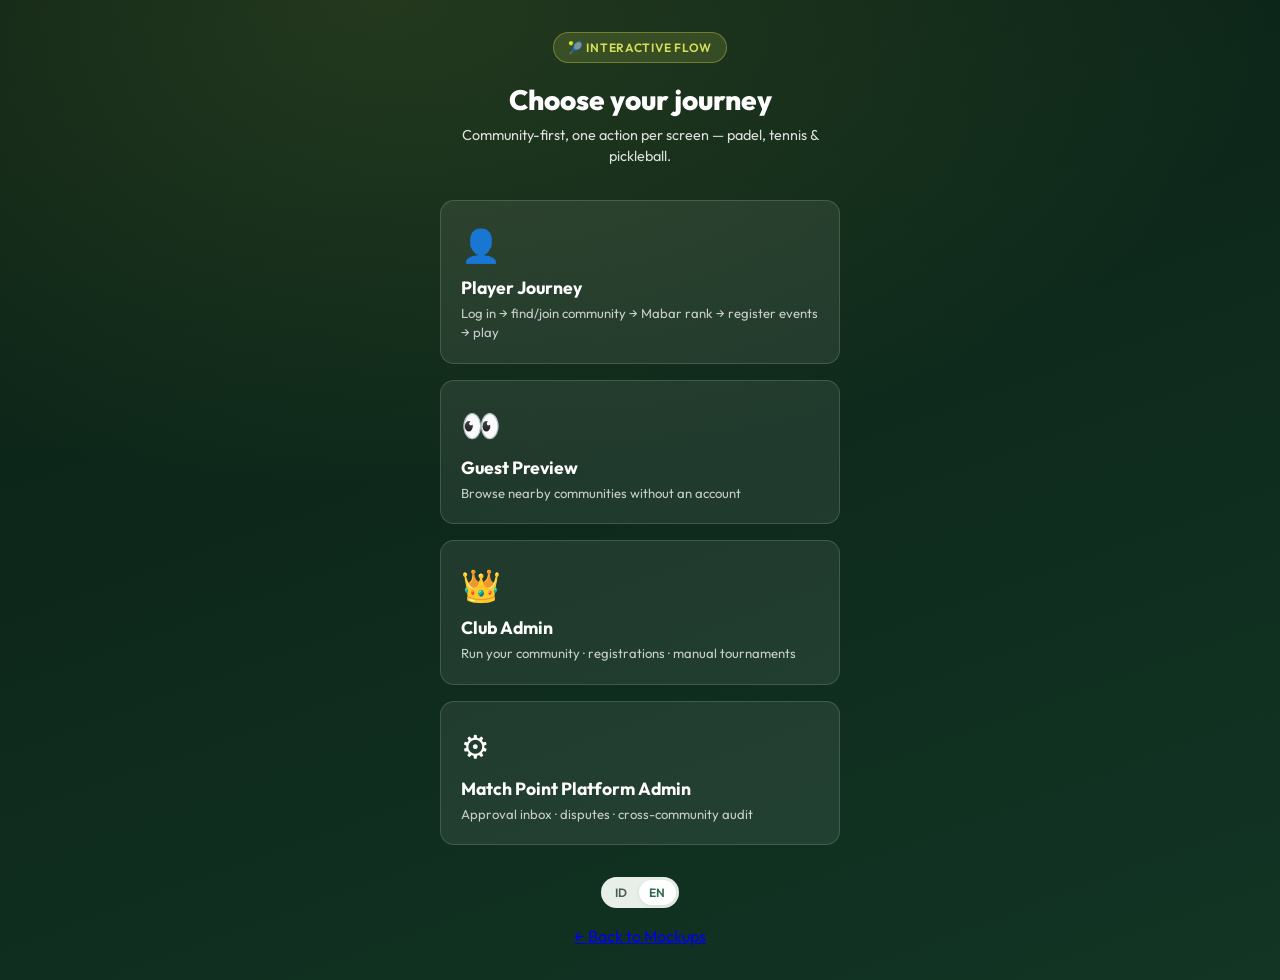
==== docs/mockups/flow/index.html @ 7f46a009 "first commit" ====
<!doctype html>
<html lang="id">
  <head>
    <meta charset="UTF-8" />
    <meta name="viewport" content="width=device-width, initial-scale=1.0" />
    <title>Match Point — Interactive Flow</title>
    <link rel="stylesheet" href="../styles.css" />
  </head>
  <body class="flow-picker-page">
    <div class="flow-picker">
      <div class="hub-badge">🎾 Interactive Flow</div>
      <h1 data-i18n="flow.pickRole">Pilih perjalanan</h1>
      <p
        style="
          opacity: 0.85;
          text-align: center;
          max-width: 420px;
          font-size: 0.9rem;
        "
        data-i18n="flow.pickRoleSub"
      >
        Komunitas dulu, satu aksi per layar — padel, tennis &amp; pickleball.
      </p>

      <div class="flow-picker-cards">
        <a href="user.html" class="flow-picker-card">
          <div class="flow-picker-card-icon">👤</div>
          <h2 data-i18n="flow.userTitle">Perjalanan Pemain</h2>
          <p data-i18n="flow.userDesc">
            Daftar → buat/gabung klub → main → rank → acara
          </p>
        </a>
        <a href="user.html?guest=1" class="flow-picker-card">
          <div class="flow-picker-card-icon">👀</div>
          <h2 data-i18n="flow.guestPreview">Pratinjau Tamu</h2>
          <p data-i18n="flow.guestPreviewDesc">Leaderboard tanpa akun</p>
        </a>
        <a href="club.html" class="flow-picker-card">
          <div class="flow-picker-card-icon">👑</div>
          <h2 data-i18n="flow.clubAdminTitle">Admin Klub</h2>
          <p data-i18n="flow.clubAdminDesc">
            Buat komunitas · turnamen · Americano/Mexicano
          </p>
        </a>
        <a href="platform.html" class="flow-picker-card">
          <div class="flow-picker-card-icon">⚙️</div>
          <h2 data-i18n="flow.platformTitle">Admin Match Point</h2>
          <p data-i18n="flow.platformDesc">
            Superadmin platform · dispute · audit lintas klub
          </p>
        </a>
      </div>

      <div class="lang-toggle" style="margin-bottom: 1rem">
        <button class="lang-btn" data-lang="id">ID</button>
        <button class="lang-btn active" data-lang="en">EN</button>
      </div>

      <a href="../index.html" class="hub-link" data-i18n="flow.backMockups"
        >← Kembali ke Mockups</a
      >
    </div>
    <script src="../i18n.js"></script>
    <script src="../device.js"></script>
    <script>
      document.querySelectorAll(".lang-btn").forEach((btn) => {
        btn.addEventListener("click", () => {
          MP_I18N.setLang(btn.dataset.lang);
          MP_I18N.apply(btn.dataset.lang);
          document
            .querySelectorAll(".lang-btn")
            .forEach((b) =>
              b.classList.toggle("active", b.dataset.lang === btn.dataset.lang),
            );
        });
      });
      MP_I18N.apply(MP_I18N.getLang());
    </script>
  </body>
</html>
---- docs/mockups/styles.css ----
/* Match Point — HTML Mockup Design System */
@import url("https://fonts.googleapis.com/css2?family=Outfit:wght@400;500;600;700;800&family=JetBrains+Mono:wght@400;500&display=swap");

:root {
  --court-deep: #0a1f14;
  --court-mid: #123524;
  --court-light: #1e4d32;
  --clay: #c45c26;
  --ball: #d4e157;
  --ball-glow: #e8f060;
  --surface: #f4f7f2;
  --surface-2: #e8efe9;
  --card: #ffffff;
  --ink: #0f1a12;
  --ink-muted: #4a5c50;
  --ink-faint: #6b7d71;
  --accent: #2d6a4f;
  --accent-bright: #40916c;
  --danger: #c1121f;
  --warning: #e09f3e;
  --info: #277da1;
  --success: #2d6a4f;
  --official: #5c4d7d;
  --global: #5c4d7d;
  --mabar: #1b4332;
  /* Sport identity — tennis green, padel blue, pickleball red */
  --sport-tennis: #2d6a4f;
  --sport-padel: #277da1;
  --sport-pickleball: #c1443c;
  --radius: 14px;
  --radius-sm: 8px;
  --shadow: 0 8px 32px rgba(10, 31, 20, 0.12);
  --shadow-lg: 0 20px 60px rgba(10, 31, 20, 0.18);
  --font: "Outfit", system-ui, sans-serif;
  --mono: "JetBrains Mono", monospace;
  --nav-w: 280px;
  --header-h: 64px;
}

*,
*::before,
*::after {
  box-sizing: border-box;
  margin: 0;
  padding: 0;
}

html {
  scroll-behavior: smooth;
}

body {
  font-family: var(--font);
  background: var(--surface);
  color: var(--ink);
  line-height: 1.5;
  min-height: 100vh;
}

/* ── Hub (index) ── */
.hub {
  min-height: 100vh;
  background:
    radial-gradient(
      ellipse 80% 60% at 20% 0%,
      rgba(212, 225, 87, 0.15),
      transparent
    ),
    radial-gradient(
      ellipse 60% 50% at 90% 100%,
      rgba(45, 106, 79, 0.2),
      transparent
    ),
    linear-gradient(
      160deg,
      var(--court-deep) 0%,
      var(--court-mid) 45%,
      var(--court-light) 100%
    );
  color: #fff;
  padding: 3rem 2rem;
}

.hub-inner {
  max-width: 1100px;
  margin: 0 auto;
}

.hub-badge {
  display: inline-flex;
  align-items: center;
  gap: 0.5rem;
  background: rgba(212, 225, 87, 0.15);
  border: 1px solid rgba(212, 225, 87, 0.35);
  padding: 0.35rem 0.85rem;
  border-radius: 999px;
  font-size: 0.75rem;
  font-weight: 600;
  letter-spacing: 0.06em;
  text-transform: uppercase;
  color: var(--ball);
  margin-bottom: 1.25rem;
}

.hub h1 {
  font-size: clamp(2.2rem, 5vw, 3.5rem);
  font-weight: 800;
  line-height: 1.1;
  margin-bottom: 0.75rem;
}

.hub h1 span {
  color: var(--ball);
}

.hub-desc {
  font-size: 1.1rem;
  opacity: 0.85;
  max-width: 620px;
  margin-bottom: 2.5rem;
}

.hub-grid {
  display: grid;
  grid-template-columns: repeat(auto-fill, minmax(240px, 1fr));
  gap: 1rem;
  margin-bottom: 2.5rem;
}

.hub-card {
  background: rgba(255, 255, 255, 0.07);
  backdrop-filter: blur(12px);
  border: 1px solid rgba(255, 255, 255, 0.12);
  border-radius: var(--radius);
  padding: 1.25rem;
  text-decoration: none;
  color: inherit;
  transition:
    transform 0.2s,
    background 0.2s,
    border-color 0.2s;
}

.hub-card:hover {
  transform: translateY(-3px);
  background: rgba(255, 255, 255, 0.12);
  border-color: rgba(212, 225, 87, 0.4);
}

.hub-card-icon {
  font-size: 1.75rem;
  margin-bottom: 0.5rem;
}

.hub-card h3 {
  font-size: 1rem;
  font-weight: 700;
  margin-bottom: 0.35rem;
}

.hub-card p {
  font-size: 0.82rem;
  opacity: 0.7;
  line-height: 1.4;
}

.hub-cta {
  display: inline-flex;
  align-items: center;
  gap: 0.6rem;
  background: var(--ball);
  color: var(--court-deep);
  font-weight: 700;
  padding: 0.85rem 1.5rem;
  border-radius: 999px;
  text-decoration: none;
  font-size: 1rem;
  transition:
    transform 0.15s,
    box-shadow 0.15s;
  box-shadow: 0 4px 24px rgba(212, 225, 87, 0.35);
}

.hub-cta:hover {
  transform: scale(1.03);
  box-shadow: 0 8px 32px rgba(212, 225, 87, 0.45);
}

.hub-meta {
  margin-top: 3rem;
  padding-top: 2rem;
  border-top: 1px solid rgba(255, 255, 255, 0.1);
  display: flex;
  flex-wrap: wrap;
  gap: 1.5rem;
  font-size: 0.8rem;
  opacity: 0.6;
}

/* ── Prototype Shell ── */
.proto-shell {
  display: grid;
  grid-template-columns: var(--nav-w) 1fr;
  min-height: 100vh;
}

.proto-nav {
  background: var(--court-deep);
  color: #fff;
  padding: 1.25rem 0;
  position: sticky;
  top: 0;
  height: 100vh;
  overflow-y: auto;
  border-right: 1px solid rgba(255, 255, 255, 0.06);
}

.proto-nav-brand {
  padding: 0 1.25rem 1.25rem;
  border-bottom: 1px solid rgba(255, 255, 255, 0.08);
  margin-bottom: 0.75rem;
}

.proto-nav-brand a {
  color: #fff;
  text-decoration: none;
  font-weight: 800;
  font-size: 1.15rem;
  display: flex;
  align-items: center;
  gap: 0.5rem;
}

.proto-nav-brand small {
  display: block;
  font-size: 0.7rem;
  font-weight: 500;
  opacity: 0.5;
  margin-top: 0.15rem;
}

.nav-group {
  padding: 0.5rem 0.75rem;
}

.nav-group-label {
  font-size: 0.65rem;
  font-weight: 700;
  letter-spacing: 0.1em;
  text-transform: uppercase;
  opacity: 0.4;
  padding: 0.5rem 0.5rem 0.35rem;
}

.nav-link {
  display: flex;
  align-items: center;
  gap: 0.6rem;
  padding: 0.55rem 0.75rem;
  border-radius: var(--radius-sm);
  color: rgba(255, 255, 255, 0.75);
  text-decoration: none;
  font-size: 0.85rem;
  font-weight: 500;
  cursor: pointer;
  border: none;
  background: none;
  width: 100%;
  text-align: left;
  font-family: inherit;
  transition:
    background 0.15s,
    color 0.15s;
}

.nav-link:hover {
  background: rgba(255, 255, 255, 0.08);
  color: #fff;
}

.nav-link.active {
  background: rgba(212, 225, 87, 0.15);
  color: var(--ball);
  font-weight: 600;
}

.nav-link .dot {
  width: 6px;
  height: 6px;
  border-radius: 50%;
  background: currentColor;
  opacity: 0.5;
  flex-shrink: 0;
}

.nav-link.active .dot {
  opacity: 1;
  background: var(--ball);
}

.proto-main {
  background: var(--surface);
  min-height: 100vh;
  display: flex;
  flex-direction: column;
}

.proto-toolbar {
  height: var(--header-h);
  background: var(--card);
  border-bottom: 1px solid var(--surface-2);
  display: flex;
  align-items: center;
  justify-content: space-between;
  padding: 0 1.5rem;
  position: sticky;
  top: 0;
  z-index: 50;
}

.proto-toolbar h2 {
  font-size: 1rem;
  font-weight: 700;
}

.proto-toolbar-meta {
  display: flex;
  align-items: center;
  gap: 0.75rem;
  font-size: 0.8rem;
  color: var(--ink-muted);
}

.lang-toggle {
  display: flex;
  background: var(--surface-2);
  border-radius: 999px;
  padding: 3px;
  gap: 2px;
}

.lang-btn {
  border: none;
  background: none;
  padding: 0.3rem 0.65rem;
  border-radius: 999px;
  font-size: 0.75rem;
  font-weight: 600;
  cursor: pointer;
  font-family: inherit;
  color: var(--ink-muted);
  transition: all 0.15s;
}

.lang-btn.active {
  background: var(--card);
  color: var(--accent);
  box-shadow: 0 1px 4px rgba(0, 0, 0, 0.08);
}

.device-toggle {
  display: flex;
  gap: 0.35rem;
}

.device-btn {
  border: 1px solid var(--surface-2);
  background: var(--card);
  width: 32px;
  height: 32px;
  border-radius: var(--radius-sm);
  cursor: pointer;
  font-size: 0.9rem;
  display: flex;
  align-items: center;
  justify-content: center;
  transition: all 0.15s;
}

.device-btn.active {
  border-color: var(--accent);
  background: rgba(45, 106, 79, 0.08);
  color: var(--accent);
}

.device-toggle-labeled .device-btn {
  width: auto;
  min-width: 32px;
  padding: 0 0.6rem;
  font-size: 0.7rem;
  font-weight: 600;
  font-family: inherit;
  gap: 0.2rem;
}

.device-toggle-labeled .device-btn .device-label {
  display: none;
}

@media (min-width: 720px) {
  .device-toggle-labeled .device-btn .device-label {
    display: inline;
  }
}

.device-mode-badge {
  font-size: 0.68rem;
  font-weight: 600;
  color: var(--ink-muted);
  background: var(--surface-2);
  padding: 0.25rem 0.55rem;
  border-radius: 999px;
  text-transform: capitalize;
}

.proto-viewport {
  flex: 1;
  padding: 1.5rem;
  display: flex;
  justify-content: center;
  align-items: flex-start;
  background:
    repeating-linear-gradient(
      0deg,
      transparent,
      transparent 39px,
      rgba(45, 106, 79, 0.04) 39px,
      rgba(45, 106, 79, 0.04) 40px
    ),
    repeating-linear-gradient(
      90deg,
      transparent,
      transparent 39px,
      rgba(45, 106, 79, 0.04) 39px,
      rgba(45, 106, 79, 0.04) 40px
    );
}

.proto-frame {
  width: 100%;
  max-width: 100%;
  transition:
    max-width 0.35s ease,
    transform 0.35s ease;
}

/* Legacy class names — kept for compatibility */
.proto-frame.tablet {
  max-width: 100%;
}
.proto-frame.desktop {
  max-width: 100%;
}

.device-stage {
  width: 100%;
  transition:
    max-width 0.35s ease,
    padding 0.35s ease,
    border-radius 0.35s ease;
}

/* ── Screen panels ── */
.screen {
  display: none;
  animation: fadeIn 0.25s ease;
}

.screen.active {
  display: block;
}

@keyframes fadeIn {
  from {
    opacity: 0;
    transform: translateY(8px);
  }
  to {
    opacity: 1;
    transform: translateY(0);
  }
}

/* ── App chrome (inside screens) ── */
.app {
  background: var(--card);
  border-radius: calc(var(--radius) + 4px);
  box-shadow: var(--shadow-lg);
  overflow: hidden;
  border: 1px solid rgba(0, 0, 0, 0.06);
}

.app-header {
  background: linear-gradient(135deg, var(--court-deep), var(--court-mid));
  color: #fff;
  padding: 1rem 1.25rem;
  display: flex;
  align-items: center;
  justify-content: space-between;
}

.app-logo {
  font-weight: 800;
  font-size: 1.1rem;
  display: flex;
  align-items: center;
  gap: 0.4rem;
}

.app-logo-dot {
  width: 10px;
  height: 10px;
  background: var(--ball);
  border-radius: 50%;
  box-shadow: 0 0 8px var(--ball-glow);
}

.app-header-actions {
  display: flex;
  gap: 0.5rem;
  align-items: center;
}

.icon-btn {
  width: 36px;
  height: 36px;
  border-radius: 50%;
  border: 1px solid rgba(255, 255, 255, 0.2);
  background: rgba(255, 255, 255, 0.08);
  color: #fff;
  cursor: pointer;
  display: flex;
  align-items: center;
  justify-content: center;
  font-size: 0.9rem;
}

.app-body {
  padding: 1.25rem;
}

.app-body-flush {
  padding: 0;
}

.bottom-nav {
  display: flex;
  border-top: 1px solid var(--surface-2);
  background: var(--card);
}

.bottom-nav-item {
  flex: 1;
  display: flex;
  flex-direction: column;
  align-items: center;
  gap: 0.2rem;
  padding: 0.65rem 0.25rem;
  font-size: 0.65rem;
  font-weight: 600;
  color: var(--ink-faint);
  text-decoration: none;
  border: none;
  background: none;
  cursor: pointer;
  font-family: inherit;
}

.bottom-nav-item.active {
  color: var(--accent);
}
.bottom-nav-item span:first-child {
  font-size: 1.2rem;
}

/* ── Typography ── */
h1,
h2,
h3,
h4 {
  line-height: 1.2;
}

.section-title {
  font-size: 1.25rem;
  font-weight: 800;
  margin-bottom: 0.75rem;
}

.section-sub {
  font-size: 0.85rem;
  color: var(--ink-muted);
  margin-bottom: 1rem;
}

/* ── Components ── */
.btn {
  display: inline-flex;
  align-items: center;
  justify-content: center;
  gap: 0.5rem;
  padding: 0.75rem 1.25rem;
  border-radius: var(--radius-sm);
  font-family: inherit;
  font-size: 0.9rem;
  font-weight: 600;
  cursor: pointer;
  border: none;
  transition: all 0.15s;
  text-decoration: none;
}

.btn-primary {
  background: var(--accent);
  color: #fff;
}

.btn-primary:hover {
  background: var(--accent-bright);
}

.btn-secondary {
  background: var(--surface-2);
  color: var(--ink);
}

.btn-ball {
  background: var(--ball);
  color: var(--court-deep);
}

.btn-outline {
  background: transparent;
  border: 1.5px solid var(--accent);
  color: var(--accent);
}

.btn-danger {
  background: var(--danger);
  color: #fff;
}

.btn-sm {
  padding: 0.45rem 0.85rem;
  font-size: 0.8rem;
}

.btn-block {
  width: 100%;
}

.btn-group {
  display: flex;
  gap: 0.5rem;
  flex-wrap: wrap;
}

.badge {
  display: inline-flex;
  align-items: center;
  gap: 0.25rem;
  padding: 0.35rem 0.65rem;
  border-radius: 999px;
  font-size: 0.7rem;
  font-weight: 700;
  letter-spacing: 0.02em;
  line-height: 1.2;
}

.badge-success {
  background: rgba(45, 106, 79, 0.16);
  color: #1b4332;
  border: 1px solid rgba(45, 106, 79, 0.25);
}
.badge-warning {
  background: rgba(224, 159, 62, 0.15);
  color: #a66d00;
}
.badge-danger {
  background: rgba(193, 18, 31, 0.12);
  color: var(--danger);
}
.badge-info {
  background: rgba(39, 125, 161, 0.12);
  color: var(--info);
}
.badge-muted {
  background: var(--surface-2);
  color: var(--ink-muted);
}
.badge-mabar {
  background: rgba(27, 67, 50, 0.14);
  color: #143326;
  border: 1px solid rgba(27, 67, 50, 0.22);
}
.badge-official,
.badge-global {
  background: rgba(92, 77, 125, 0.14);
  color: #3d2f5c;
  border: 1px solid rgba(92, 77, 125, 0.22);
}
.badge-pending {
  background: rgba(224, 159, 62, 0.15);
  color: #8a5a00;
}

.card {
  background: var(--card);
  border: 1px solid var(--surface-2);
  border-radius: var(--radius);
  padding: 1rem;
}

.card-highlight {
  border-color: rgba(45, 106, 79, 0.25);
  background: linear-gradient(
    135deg,
    rgba(45, 106, 79, 0.04),
    rgba(212, 225, 87, 0.06)
  );
}

.form-group {
  margin-bottom: 1rem;
}

.form-label {
  display: block;
  font-size: 0.8rem;
  font-weight: 600;
  margin-bottom: 0.35rem;
  color: var(--ink);
}

.form-input,
.form-select,
.form-textarea {
  width: 100%;
  padding: 0.7rem 0.85rem;
  border: 1.5px solid var(--surface-2);
  border-radius: var(--radius-sm);
  font-family: inherit;
  font-size: 0.9rem;
  background: var(--card);
  transition: border-color 0.15s;
}

.form-input:focus,
.form-select:focus,
.form-textarea:focus {
  outline: none;
  border-color: var(--accent);
}

.form-hint {
  font-size: 0.75rem;
  color: var(--ink-muted);
  margin-top: 0.3rem;
}

.form-error {
  font-size: 0.75rem;
  color: var(--danger);
  margin-top: 0.3rem;
  display: flex;
  align-items: center;
  gap: 0.3rem;
}

.avatar {
  width: 64px;
  height: 64px;
  border-radius: 50%;
  background: linear-gradient(135deg, var(--court-light), var(--accent));
  display: flex;
  align-items: center;
  justify-content: center;
  color: #fff;
  font-weight: 800;
  font-size: 1.25rem;
  flex-shrink: 0;
  border: 3px solid var(--ball);
}

.avatar-lg {
  width: 88px;
  height: 88px;
  font-size: 1.75rem;
}
.avatar-sm {
  width: 40px;
  height: 40px;
  font-size: 0.85rem;
  border-width: 2px;
}
.avatar-md {
  width: 52px;
  height: 52px;
  font-size: 1rem;
}

.rank-dual {
  display: grid;
  grid-template-columns: 1fr 1fr;
  gap: 0.75rem;
  margin: 1rem 0;
}

.rank-track {
  border-radius: var(--radius);
  padding: 1rem;
  text-align: center;
  position: relative;
  overflow: hidden;
}

.rank-track::before {
  content: "";
  position: absolute;
  top: 0;
  left: 0;
  right: 0;
  height: 3px;
}

.rank-track.mabar {
  background: linear-gradient(180deg, rgba(27, 67, 50, 0.08), transparent);
  border: 1px solid rgba(27, 67, 50, 0.15);
}

.rank-track.mabar::before {
  background: var(--mabar);
}

.rank-track.official,
.rank-track.global {
  background: linear-gradient(180deg, rgba(92, 77, 125, 0.08), transparent);
  border: 1px solid rgba(92, 77, 125, 0.15);
}

.rank-track.official::before,
.rank-track.global::before {
  background: var(--official);
}

.rank-track-label {
  font-size: 0.65rem;
  font-weight: 700;
  letter-spacing: 0.08em;
  text-transform: uppercase;
  margin-bottom: 0.35rem;
  line-height: 1;
}

.rank-track.mabar .rank-track-label {
  color: var(--mabar);
}

.rank-track.official .rank-track-label,
.rank-track.global .rank-track-label {
  color: var(--official);
}

.rank-track-value {
  font-size: 1.75rem;
  font-weight: 800;
  line-height: 1;
}

.rank-track-sub {
  font-size: 0.72rem;
  color: var(--ink-muted);
  margin-top: 0.25rem;
}

.leaderboard-list {
  list-style: none;
}

.lb-row {
  display: flex;
  align-items: center;
  gap: 0.75rem;
  padding: 0.75rem;
  border-radius: var(--radius-sm);
  transition: background 0.15s;
}

.lb-row:hover {
  background: var(--surface);
}

.lb-row.highlight {
  background: linear-gradient(90deg, rgba(212, 225, 87, 0.15), transparent);
  border: 1px solid rgba(212, 225, 87, 0.3);
}

.lb-rank {
  width: 28px;
  text-align: center;
  font-weight: 800;
  font-size: 0.9rem;
  color: var(--ink-muted);
}

.lb-rank.gold {
  color: #c9a227;
}
.lb-rank.silver {
  color: #8a8a8a;
}
.lb-rank.bronze {
  color: #b87333;
}

.lb-info {
  flex: 1;
  min-width: 0;
}
.lb-name {
  font-weight: 700;
  font-size: 0.9rem;
}
.lb-meta {
  font-size: 0.72rem;
  color: var(--ink-muted);
}
.lb-points {
  font-weight: 800;
  font-size: 1rem;
  color: var(--accent);
}

.tabs {
  display: flex;
  gap: 0.25rem;
  background: var(--surface-2);
  padding: 4px;
  border-radius: var(--radius-sm);
  margin-bottom: 1rem;
}

.tab {
  flex: 1;
  padding: 0.5rem;
  border: none;
  background: none;
  border-radius: 6px;
  font-family: inherit;
  font-size: 0.8rem;
  font-weight: 600;
  cursor: pointer;
  color: var(--ink-muted);
  transition: all 0.15s;
}

.tab.active {
  background: var(--card);
  color: var(--accent);
  box-shadow: 0 1px 4px rgba(0, 0, 0, 0.06);
}

.match-card {
  border: 1px solid var(--surface-2);
  border-radius: var(--radius);
  padding: 0.85rem;
  margin-bottom: 0.65rem;
  display: flex;
  align-items: flex-start;
  gap: 0.75rem;
}

.match-card-status {
  flex-shrink: 0;
}

.match-players {
  font-weight: 600;
  font-size: 0.85rem;
}
.match-score {
  font-family: var(--mono);
  font-size: 0.8rem;
  color: var(--ink-muted);
}
.match-meta {
  font-size: 0.72rem;
  color: var(--ink-muted);
  margin-top: 0.25rem;
}

.skill-grid {
  display: grid;
  grid-template-columns: repeat(2, 1fr);
  gap: 0.5rem;
}

.skill-chip {
  display: flex;
  align-items: center;
  justify-content: space-between;
  padding: 0.6rem 0.75rem;
  border: 1px solid var(--surface-2);
  border-radius: var(--radius-sm);
  font-size: 0.8rem;
}

.skill-chip-name {
  font-weight: 600;
}
.skill-chip-score {
  font-weight: 800;
  color: var(--accent);
}
.skill-chip.empty {
  opacity: 0.55;
  font-style: italic;
}

.endorse-btn {
  border: 1.5px dashed var(--accent);
  background: rgba(45, 106, 79, 0.04);
  color: var(--accent);
  border-radius: var(--radius-sm);
  padding: 0.5rem;
  font-size: 0.75rem;
  font-weight: 600;
  cursor: pointer;
  width: 100%;
  font-family: inherit;
}

.bracket {
  display: flex;
  flex-direction: column;
  gap: 0.5rem;
}

.bracket-round {
  font-size: 0.7rem;
  font-weight: 700;
  text-transform: uppercase;
  letter-spacing: 0.06em;
  color: var(--ink-muted);
  margin-bottom: 0.25rem;
}

.bracket-match {
  display: flex;
  align-items: center;
  gap: 0.5rem;
  padding: 0.5rem 0.75rem;
  background: var(--surface);
  border-radius: var(--radius-sm);
  font-size: 0.8rem;
}

.bracket-match .winner {
  font-weight: 800;
  color: var(--accent);
}

.share-card-preview {
  width: 100%;
  aspect-ratio: 1;
  border-radius: var(--radius);
  background: linear-gradient(
    145deg,
    var(--court-deep) 0%,
    var(--court-mid) 50%,
    var(--court-light) 100%
  );
  color: #fff;
  padding: 1.5rem;
  display: flex;
  flex-direction: column;
  align-items: center;
  justify-content: center;
  text-align: center;
  position: relative;
  overflow: hidden;
}

.share-card-preview::after {
  content: "";
  position: absolute;
  bottom: -30%;
  right: -20%;
  width: 60%;
  height: 60%;
  background: radial-gradient(circle, rgba(212, 225, 87, 0.2), transparent 70%);
}

.share-card-avatar {
  width: 80px;
  height: 80px;
  border-radius: 50%;
  background: var(--ball);
  color: var(--court-deep);
  display: flex;
  align-items: center;
  justify-content: center;
  font-weight: 800;
  font-size: 1.5rem;
  border: 3px solid rgba(255, 255, 255, 0.3);
  margin-bottom: 0.75rem;
  position: relative;
  z-index: 1;
}

.share-card-name {
  font-size: 1.25rem;
  font-weight: 800;
  position: relative;
  z-index: 1;
}

.share-card-ranks {
  display: flex;
  gap: 1.5rem;
  margin: 0.75rem 0;
  position: relative;
  z-index: 1;
}

.share-card-rank-item {
  text-align: center;
}
.share-card-rank-val {
  font-size: 1.5rem;
  font-weight: 800;
  color: var(--ball);
}
.share-card-rank-lbl {
  font-size: 0.65rem;
  opacity: 0.7;
  text-transform: uppercase;
}

.share-skills {
  display: flex;
  gap: 0.4rem;
  flex-wrap: wrap;
  justify-content: center;
  position: relative;
  z-index: 1;
}

.share-skill-badge {
  background: rgba(255, 255, 255, 0.12);
  padding: 0.25rem 0.6rem;
  border-radius: 999px;
  font-size: 0.65rem;
  font-weight: 600;
}

.admin-theme .app-header {
  background: linear-gradient(135deg, #1a1a2e, #16213e);
}

.stat-grid {
  display: grid;
  grid-template-columns: repeat(2, 1fr);
  gap: 0.65rem;
}

.stat-box {
  background: var(--surface);
  border-radius: var(--radius-sm);
  padding: 0.85rem;
  text-align: center;
}

.stat-val {
  font-size: 1.5rem;
  font-weight: 800;
  color: var(--accent);
}
.stat-lbl {
  font-size: 0.7rem;
  color: var(--ink-muted);
  margin-top: 0.15rem;
}

.alert {
  padding: 0.75rem 1rem;
  border-radius: var(--radius-sm);
  font-size: 0.82rem;
  margin-bottom: 1rem;
  display: flex;
  gap: 0.5rem;
  align-items: flex-start;
}

.alert-warning {
  background: rgba(224, 159, 62, 0.12);
  border: 1px solid rgba(224, 159, 62, 0.3);
  color: #7a5200;
}
.alert-danger {
  background: rgba(193, 18, 31, 0.08);
  border: 1px solid rgba(193, 18, 31, 0.2);
  color: var(--danger);
}
.alert-info {
  background: rgba(39, 125, 161, 0.08);
  border: 1px solid rgba(39, 125, 161, 0.2);
  color: var(--info);
}
.alert-success {
  background: rgba(45, 106, 79, 0.08);
  border: 1px solid rgba(45, 106, 79, 0.2);
  color: var(--success);
}

.empty-state {
  text-align: center;
  padding: 2.5rem 1rem;
  color: var(--ink-muted);
}

.empty-state-icon {
  font-size: 2.5rem;
  margin-bottom: 0.75rem;
  opacity: 0.5;
}

.timeline {
  border-left: 2px solid var(--surface-2);
  padding-left: 1rem;
  margin-left: 0.5rem;
}

.timeline-item {
  position: relative;
  padding-bottom: 1rem;
  font-size: 0.82rem;
}

.timeline-item::before {
  content: "";
  position: absolute;
  left: -1.35rem;
  top: 0.35rem;
  width: 8px;
  height: 8px;
  border-radius: 50%;
  background: var(--accent);
  border: 2px solid var(--card);
}

.member-row {
  display: flex;
  align-items: center;
  gap: 0.75rem;
  padding: 0.65rem 0;
  border-bottom: 1px solid var(--surface-2);
}

.member-row:last-child {
  border-bottom: none;
}
.member-info {
  flex: 1;
}
.member-name {
  font-weight: 700;
  font-size: 0.88rem;
}
.member-role {
  font-size: 0.72rem;
  color: var(--ink-muted);
}

.oauth-btns {
  display: flex;
  flex-direction: column;
  gap: 0.5rem;
  margin: 1rem 0;
}

.oauth-btn {
  display: flex;
  align-items: center;
  justify-content: center;
  gap: 0.6rem;
  padding: 0.7rem;
  border: 1.5px solid var(--surface-2);
  border-radius: var(--radius-sm);
  background: var(--card);
  font-family: inherit;
  font-size: 0.85rem;
  font-weight: 600;
  cursor: pointer;
}

.divider {
  display: flex;
  align-items: center;
  gap: 0.75rem;
  margin: 1rem 0;
  font-size: 0.75rem;
  color: var(--ink-faint);
}

.divider::before,
.divider::after {
  content: "";
  flex: 1;
  height: 1px;
  background: var(--surface-2);
}

.hero-landing {
  background: linear-gradient(160deg, var(--court-deep), var(--court-mid));
  color: #fff;
  padding: 2rem 1.25rem;
  text-align: center;
}

.hero-landing h1 {
  font-size: 1.75rem;
  font-weight: 800;
  margin-bottom: 0.5rem;
}

.hero-landing p {
  font-size: 0.9rem;
  opacity: 0.8;
  margin-bottom: 1.5rem;
  line-height: 1.5;
}

.hero-features {
  display: grid;
  gap: 0.65rem;
  text-align: left;
}

.hero-feature {
  display: flex;
  gap: 0.75rem;
  align-items: flex-start;
  background: rgba(255, 255, 255, 0.06);
  padding: 0.85rem;
  border-radius: var(--radius-sm);
  font-size: 0.82rem;
}

.hero-feature-icon {
  font-size: 1.25rem;
  flex-shrink: 0;
}
.hero-feature strong {
  display: block;
  margin-bottom: 0.15rem;
}

.gps-indicator {
  display: flex;
  align-items: center;
  gap: 0.5rem;
  padding: 0.6rem 0.75rem;
  border-radius: var(--radius-sm);
  font-size: 0.8rem;
  margin-top: 0.5rem;
}

.gps-ok {
  background: rgba(45, 106, 79, 0.1);
  color: var(--success);
}
.gps-fail {
  background: rgba(193, 18, 31, 0.08);
  color: var(--danger);
}

.state-machine {
  display: flex;
  flex-wrap: wrap;
  gap: 0.35rem;
  margin: 0.75rem 0;
}

.state-node {
  padding: 0.3rem 0.6rem;
  border-radius: 999px;
  font-size: 0.68rem;
  font-weight: 700;
  border: 1.5px solid;
}

.state-node.active-node {
  background: var(--accent);
  color: #fff;
  border-color: var(--accent);
}

.state-node.pending-node {
  border-color: var(--warning);
  color: #8a5a00;
  background: rgba(224, 159, 62, 0.1);
}
.state-node.disputed-node {
  border-color: var(--danger);
  color: var(--danger);
  background: rgba(193, 18, 31, 0.08);
}
.state-node.approved-node {
  border-color: var(--success);
  color: var(--success);
  background: rgba(45, 106, 79, 0.08);
}

.audit-log {
  font-family: var(--mono);
  font-size: 0.72rem;
  background: var(--surface);
  border-radius: var(--radius-sm);
  padding: 0.75rem;
  max-height: 120px;
  overflow-y: auto;
}

.audit-line {
  padding: 0.2rem 0;
  color: var(--ink-muted);
  border-bottom: 1px solid var(--surface-2);
}
.audit-line:last-child {
  border-bottom: none;
}

.desktop-grid {
  display: grid;
  grid-template-columns: 1fr 320px;
  gap: 1rem;
}

@media (max-width: 900px) {
  .proto-shell {
    grid-template-columns: 1fr;
  }
  .proto-nav {
    position: fixed;
    left: -100%;
    z-index: 100;
    width: var(--nav-w);
    transition: left 0.3s;
  }
  .proto-nav.open {
    left: 0;
  }
  .nav-toggle {
    display: flex !important;
  }
  .desktop-grid {
    grid-template-columns: 1fr;
  }
}

.nav-toggle {
  display: none;
  border: none;
  background: none;
  font-size: 1.25rem;
  cursor: pointer;
  padding: 0.25rem;
}

.mt-1 {
  margin-top: 0.5rem;
}
.mt-2 {
  margin-top: 1rem;
}
.mb-1 {
  margin-bottom: 0.5rem;
}
.mb-2 {
  margin-bottom: 1rem;
}
.gap-1 {
  gap: 0.5rem;
}
.flex {
  display: flex;
}
.flex-col {
  flex-direction: column;
}
.items-center {
  align-items: center;
}
.justify-between {
  justify-content: space-between;
}
.text-center {
  text-align: center;
}
.text-sm {
  font-size: 0.82rem;
}
.text-muted {
  color: var(--ink-muted);
}
.font-mono {
  font-family: var(--mono);
}
.w-full {
  width: 100%;
}

/* ── Login gate (attractive entry) ── */
.login-gate-app {
  overflow: hidden;
}

.login-gate-hero {
  background:
    radial-gradient(
      ellipse 90% 70% at 85% -10%,
      rgba(212, 225, 87, 0.22),
      transparent 60%
    ),
    radial-gradient(
      ellipse 80% 60% at -10% 110%,
      rgba(45, 106, 79, 0.55),
      transparent 65%
    ),
    linear-gradient(
      155deg,
      var(--court-deep) 0%,
      var(--court-mid) 55%,
      #14301f 100%
    );
  color: #fff;
  padding: 1.5rem 1.25rem;
  position: relative;
  overflow: hidden;
}

/* faint court lines */
.login-gate-hero::before {
  content: "";
  position: absolute;
  inset: 0;
  background:
    linear-gradient(rgba(255, 255, 255, 0.045) 1.5px, transparent 1.5px) 0 0 /
      100% 96px,
    linear-gradient(90deg, rgba(255, 255, 255, 0.045) 1.5px, transparent 1.5px)
      0 0 / 96px 100%;
  mask-image: radial-gradient(
    ellipse 90% 90% at 30% 40%,
    #000 30%,
    transparent 80%
  );
  -webkit-mask-image: radial-gradient(
    ellipse 90% 90% at 30% 40%,
    #000 30%,
    transparent 80%
  );
  pointer-events: none;
}

.login-gate-hero > * {
  position: relative;
}

.login-gate-hero .app-logo {
  margin-bottom: 1.25rem;
}

.login-hook {
  font-size: 1.45rem;
  font-weight: 800;
  line-height: 1.2;
  letter-spacing: -0.015em;
  margin-bottom: 0.5rem;
}

.login-subhook {
  font-size: 0.84rem;
  color: rgba(255, 255, 255, 0.88);
  line-height: 1.5;
  margin-bottom: 0.85rem;
}

.login-sport-chips {
  display: flex;
  flex-wrap: wrap;
  gap: 0.4rem;
  margin-bottom: 1rem;
}

.login-sport-chip {
  font-size: 0.68rem;
  font-weight: 700;
  padding: 0.28rem 0.7rem;
  border-radius: 999px;
  background: rgba(255, 255, 255, 0.09);
  border: 1px solid rgba(255, 255, 255, 0.16);
  backdrop-filter: blur(4px);
}

.login-teaser-stats {
  display: flex;
  gap: 0.5rem;
  margin-bottom: 0.85rem;
}

.login-stat {
  flex: 1;
  background: rgba(255, 255, 255, 0.08);
  border: 1px solid rgba(255, 255, 255, 0.12);
  border-radius: var(--radius-sm);
  padding: 0.6rem 0.35rem;
  text-align: center;
  backdrop-filter: blur(4px);
}

.login-stat strong {
  display: block;
  font-size: 1.05rem;
  color: var(--ball);
}

.login-stat span {
  font-size: 0.62rem;
  opacity: 0.75;
  text-transform: uppercase;
  letter-spacing: 0.04em;
}

.login-preview-cards {
  display: flex;
  gap: 0.5rem;
  margin-bottom: 1rem;
}

.login-preview-card {
  flex: 1;
  background: rgba(0, 0, 0, 0.22);
  border: 1px solid rgba(255, 255, 255, 0.14);
  border-radius: var(--radius);
  padding: 0.75rem 0.55rem;
  text-align: center;
  box-shadow: 0 8px 24px rgba(0, 0, 0, 0.18);
}

.login-preview-ava {
  width: 34px;
  height: 34px;
  margin: 0 auto 0.5rem;
  border-radius: 50%;
  display: flex;
  align-items: center;
  justify-content: center;
  font-size: 0.72rem;
  font-weight: 800;
  background: linear-gradient(145deg, var(--ball), #aabf3a);
  color: var(--court-deep);
  border: 2px solid rgba(255, 255, 255, 0.35);
}

.login-preview-ava.alt {
  background: linear-gradient(145deg, #c4b5e6, #8f7cc0);
  font-size: 0.95rem;
}

.login-preview-card small {
  display: block;
  font-size: 0.72rem;
  color: rgba(255, 255, 255, 0.95);
  font-weight: 600;
  margin-top: 0.45rem;
}

.login-browse-btn {
  font-size: 0.85rem !important;
  padding: 0.7rem !important;
  box-shadow: 0 6px 20px rgba(212, 225, 87, 0.25);
}

.login-gate-form {
  border-top: 3px solid var(--ball);
}

.login-form-inner {
  width: 100%;
}

.oauth-btn {
  transition:
    border-color 0.15s,
    background 0.15s,
    transform 0.15s;
}

.oauth-btn:hover {
  border-color: var(--accent);
  background: var(--surface);
  transform: translateY(-1px);
}

.oauth-ico {
  width: 18px;
  height: 18px;
  flex-shrink: 0;
}

.login-gate-form .form-input:focus {
  border-color: var(--accent);
  box-shadow: 0 0 0 3px rgba(45, 106, 79, 0.14);
  outline: none;
}

.login-forgot {
  display: block;
  margin: -0.35rem 0 1rem auto;
  border: none;
  background: none;
  font-family: inherit;
  font-size: 0.75rem;
  font-weight: 600;
  color: var(--accent);
  cursor: pointer;
}

.login-forgot:hover {
  text-decoration: underline;
}

.login-signup-note {
  text-align: center;
  font-size: 0.8rem;
  color: var(--ink-muted);
  margin-top: 1.1rem;
}

.login-signup-note button {
  border: none;
  background: none;
  font-family: inherit;
  font-size: inherit;
  font-weight: 700;
  color: var(--accent);
  cursor: pointer;
}

.login-signup-note button:hover {
  text-decoration: underline;
}

/* ── Sign-up & OTP verification ── */
.form-hint.ok {
  color: var(--success);
  font-weight: 600;
}

.otp-inputs {
  display: flex;
  gap: 0.5rem;
  justify-content: center;
  margin: 1.25rem 0 0.75rem;
}

.otp-box {
  width: 44px;
  height: 54px;
  text-align: center;
  font-size: 1.3rem;
  font-weight: 800;
  font-family: var(--mono);
  color: var(--ink);
  border: 1.5px solid var(--surface-2);
  border-radius: var(--radius-sm);
  background: var(--card);
}

.otp-box:focus {
  border-color: var(--accent);
  outline: none;
  box-shadow: 0 0 0 3px rgba(45, 106, 79, 0.14);
}

/* ── Interactive flow app ── */
.flow-app {
  min-height: 100vh;
  display: flex;
  flex-direction: column;
  background: var(--surface);
}

.flow-topbar {
  background: var(--card);
  border-bottom: 1px solid var(--surface-2);
  padding: 0.65rem 1rem;
  display: flex;
  align-items: center;
  justify-content: space-between;
  position: sticky;
  top: 0;
  z-index: 100;
}

.flow-topbar-brand {
  font-weight: 800;
  font-size: 0.95rem;
  color: var(--ink);
  text-decoration: none;
  display: flex;
  align-items: center;
  gap: 0.35rem;
}

.flow-progress {
  flex: 1;
  max-width: 200px;
  margin: 0 1rem;
  height: 4px;
  background: var(--surface-2);
  border-radius: 999px;
  overflow: hidden;
}

.flow-progress-bar {
  height: 100%;
  background: linear-gradient(90deg, var(--accent), var(--ball));
  border-radius: 999px;
  transition: width 0.35s ease;
}

.flow-body {
  flex: 1;
  display: flex;
  justify-content: center;
  padding: 1rem;
  padding-bottom: 5rem;
}

.flow-frame {
  width: 100%;
  max-width: 100%;
}

.flow-nav-bar {
  position: fixed;
  bottom: 0;
  left: 0;
  right: 0;
  background: var(--card);
  border-top: 1px solid var(--surface-2);
  padding: 0.75rem 1rem;
  display: flex;
  gap: 0.5rem;
  z-index: 100;
  box-shadow: 0 -4px 24px rgba(0, 0, 0, 0.06);
}

.flow-nav-bar .btn {
  flex: 1;
}

.flow-step {
  display: none;
  animation: fadeIn 0.3s ease;
}
.flow-step.active {
  display: block;
}

.guest-banner {
  background: linear-gradient(
    90deg,
    rgba(224, 159, 62, 0.15),
    rgba(212, 225, 87, 0.12)
  );
  border-bottom: 1px solid rgba(224, 159, 62, 0.25);
  padding: 0.5rem 1rem;
  font-size: 0.78rem;
  text-align: center;
  color: #7a5200;
}

.guest-locked {
  position: relative;
}

.guest-locked::after {
  content: "🔒";
  position: absolute;
  inset: 0;
  background: rgba(255, 255, 255, 0.55);
  backdrop-filter: blur(2px);
  display: flex;
  align-items: center;
  justify-content: center;
  font-size: 1.5rem;
  border-radius: inherit;
  cursor: pointer;
}

.flow-modal-overlay {
  position: fixed;
  inset: 0;
  background: rgba(10, 31, 20, 0.55);
  backdrop-filter: blur(4px);
  display: none;
  align-items: center;
  justify-content: center;
  z-index: 200;
  padding: 1rem;
}

.flow-modal-overlay.open {
  display: flex;
}

.flow-modal {
  background: var(--card);
  border-radius: var(--radius);
  padding: 1.5rem;
  max-width: 340px;
  width: 100%;
  box-shadow: var(--shadow-lg);
  text-align: center;
}

.flow-modal h3 {
  margin-bottom: 0.5rem;
}
.flow-modal p {
  font-size: 0.88rem;
  color: var(--ink-muted);
  margin-bottom: 1rem;
}

.flow-picker {
  min-height: 100vh;
  background:
    radial-gradient(
      ellipse 70% 50% at 30% 0%,
      rgba(212, 225, 87, 0.12),
      transparent
    ),
    linear-gradient(160deg, var(--court-deep), var(--court-mid));
  color: #fff;
  padding: 2rem 1.5rem;
  display: flex;
  flex-direction: column;
  align-items: center;
  justify-content: center;
}

.flow-picker h1 {
  font-size: 1.75rem;
  font-weight: 800;
  text-align: center;
  margin-bottom: 0.5rem;
}

.flow-picker-cards {
  display: grid;
  gap: 1rem;
  width: 100%;
  max-width: 400px;
  margin: 2rem 0;
}

.flow-picker-card {
  background: rgba(255, 255, 255, 0.08);
  border: 1px solid rgba(255, 255, 255, 0.15);
  border-radius: var(--radius);
  padding: 1.25rem;
  text-decoration: none;
  color: inherit;
  transition:
    transform 0.2s,
    background 0.2s;
  display: block;
}

.flow-picker-card:hover {
  transform: translateY(-2px);
  background: rgba(255, 255, 255, 0.12);
  border-color: rgba(212, 225, 87, 0.35);
}

.flow-picker-card-icon {
  font-size: 2rem;
  margin-bottom: 0.5rem;
}
.flow-picker-card h2 {
  font-size: 1.1rem;
  margin-bottom: 0.35rem;
}
.flow-picker-card p {
  font-size: 0.82rem;
  opacity: 0.75;
}

.flow-picker-back {
  color: rgba(255, 255, 255, 0.6);
  text-decoration: none;
  font-size: 0.85rem;
  margin-top: 1rem;
}

.flow-picker-back:hover {
  color: var(--ball);
}

.flow-complete {
  text-align: center;
  padding: 2rem 1rem;
}

.flow-complete-icon {
  font-size: 3.5rem;
  margin-bottom: 0.75rem;
}

.clickable {
  cursor: pointer;
}

/* ═══════════════════════════════════════════════════════════
   DEVICE MODES — mobile preview | tablet preview | web (desktop)
   ═══════════════════════════════════════════════════════════ */

body.mp-device-mobile .proto-viewport,
body.mp-device-mobile .flow-body {
  background: linear-gradient(160deg, #1e1e22 0%, #121214 100%);
  padding: 1.25rem 1rem 2rem;
  align-items: center;
  justify-content: center;
}

body.mp-device-mobile .device-stage {
  width: 100%;
  max-width: 400px;
  margin-left: auto;
  margin-right: auto;
  align-self: center;
  background: linear-gradient(180deg, #2c2c30 0%, #1a1a1c 100%);
  border-radius: 44px;
  padding: 10px 10px 16px;
  box-shadow:
    0 0 0 1px rgba(255, 255, 255, 0.08),
    0 0 0 3px #0a0a0a,
    0 32px 80px rgba(0, 0, 0, 0.55);
  position: relative;
}

body.mp-device-mobile .device-stage::before {
  content: "";
  display: block;
  width: 96px;
  height: 22px;
  margin: 4px auto 10px;
  background: #0a0a0a;
  border-radius: 0 0 14px 14px;
}

body.mp-device-mobile .proto-frame,
body.mp-device-mobile .flow-frame {
  border-radius: 32px;
  overflow: hidden;
}

body.mp-device-mobile .app {
  border-radius: 32px;
}

body.mp-device-tablet .proto-viewport,
body.mp-device-tablet .flow-body {
  background: linear-gradient(160deg, #252528 0%, #141416 100%);
  padding: 2rem 1.5rem;
  align-items: center;
  justify-content: center;
}

body.mp-device-tablet .device-stage {
  width: 100%;
  max-width: 820px;
  margin-left: auto;
  margin-right: auto;
  align-self: center;
  background: linear-gradient(180deg, #3a3a3e 0%, #222224 100%);
  border-radius: 28px;
  padding: 14px;
  box-shadow:
    0 0 0 1px rgba(255, 255, 255, 0.06),
    0 24px 70px rgba(0, 0, 0, 0.45);
}

body.mp-device-tablet .proto-frame,
body.mp-device-tablet .flow-frame {
  border-radius: 16px;
  overflow: hidden;
}

body.mp-device-tablet .app {
  border-radius: 16px;
}

body.mp-device-desktop .proto-viewport {
  background: var(--surface);
  padding: 0;
  align-items: stretch;
  justify-content: stretch;
}

body.mp-device-desktop .device-stage {
  width: 100%;
  max-width: none;
}

body.mp-device-desktop .proto-frame,
body.mp-device-desktop .flow-frame {
  max-width: none;
  min-height: calc(100vh - var(--header-h));
}

body.mp-device-desktop .app {
  border-radius: 0;
  box-shadow: none;
  border: none;
  min-height: calc(100vh - var(--header-h));
}

body.mp-device-desktop .flow-body {
  padding: 0 0 4.5rem;
  max-width: none;
  align-items: stretch;
}

body.mp-device-desktop .flow-app .app {
  min-height: auto;
  border-radius: var(--radius);
  box-shadow: var(--shadow);
  border: 1px solid rgba(0, 0, 0, 0.06);
  margin: 1.5rem auto;
  max-width: 1100px;
}

/* Immersive flows: true full-screen web (no centered card) */
body.mp-device-desktop .flow-immersive .flow-app .app,
body.mp-device-desktop .flow-immersive .flow-step.active > .app {
  min-height: 100vh;
  margin: 0;
  max-width: none;
  border-radius: 0;
  box-shadow: none;
  border: none;
}

body.mp-device-desktop .flow-immersive .flow-frame {
  max-width: none;
  margin: 0;
  padding: 0;
}

body.mp-device-desktop .flow-body.flow-body-immersive {
  justify-content: stretch;
  align-items: stretch;
  padding: 0;
}

body.mp-device-mobile .flow-body.flow-body-immersive,
body.mp-device-tablet .flow-body.flow-body-immersive {
  justify-content: center;
  align-items: center;
}

body.mp-device-mobile .flow-immersive .device-stage,
body.mp-device-tablet .flow-immersive .device-stage {
  flex: 0 0 auto;
}

body.mp-device-desktop .flow-frame {
  max-width: 1100px;
  margin: 0 auto;
  padding: 0 1.5rem;
}

body.mp-device-desktop .flow-immersive .flow-frame {
  max-width: none;
  margin: 0;
  padding: 0;
}

body.mp-device-desktop .flow-nav-bar {
  left: 50%;
  transform: translateX(-50%);
  max-width: 1100px;
  width: calc(100% - 3rem);
  border-radius: var(--radius) var(--radius) 0 0;
  border: 1px solid var(--surface-2);
  border-bottom: none;
}

body.mp-device-desktop .flow-progress {
  max-width: 320px;
}

body.mp-device-desktop .flow-topbar {
  padding: 0.75rem 2rem;
}

/* .app.login-gate-app beats `.flow-immersive .flow-step.active > .app`'s
   flex-column, which otherwise stacks the two panes full-width */
body.mp-device-desktop .app.login-gate-app,
body.mp-device-desktop .flow-immersive .flow-step.active > .app.login-gate-app {
  display: grid;
  grid-template-columns: 1.1fr 1fr;
  min-height: calc(100vh - var(--header-h));
}

body.mp-device-desktop .login-gate-hero {
  padding: 3rem 3rem 3.5rem;
  display: flex;
  flex-direction: column;
  align-items: center;
  justify-content: center;
  text-align: center;
}

body.mp-device-desktop .login-gate-hero .app-logo {
  align-self: center;
}

body.mp-device-desktop .login-hook {
  font-size: clamp(1.75rem, 3vw, 2.5rem);
  line-height: 1.12;
  max-width: 520px;
}

body.mp-device-desktop .login-subhook {
  font-size: 1rem;
  max-width: 420px;
}

body.mp-device-desktop .login-sport-chips {
  justify-content: center;
}

body.mp-device-desktop .login-teaser-stats,
body.mp-device-desktop .login-preview-cards,
body.mp-device-desktop .login-browse-btn {
  max-width: 480px;
  width: 100%;
}

body.mp-device-desktop .login-gate-form {
  border-top: none;
  border-left: 4px solid var(--ball);
  display: flex;
  flex-direction: column;
  justify-content: center;
  align-items: center;
  padding: 2.5rem 3rem;
}

body.mp-device-desktop .login-form-inner {
  max-width: 400px;
}

body.mp-device-desktop .login-gate-form .section-title {
  font-size: 1.5rem;
}

body.mp-device-desktop .layout-web-split {
  display: grid;
  grid-template-columns: 1fr 340px;
  gap: 1.5rem;
  align-items: start;
}

body.mp-device-desktop .layout-web-main {
  min-width: 0;
}

body.mp-device-desktop .layout-web-aside {
  position: sticky;
  top: 1rem;
}

body.mp-device-desktop .stat-grid {
  grid-template-columns: repeat(4, 1fr);
}

body.mp-device-desktop .skill-grid {
  grid-template-columns: repeat(4, 1fr);
}

body.mp-device-desktop .bottom-nav {
  display: none;
}

.app-nav-desktop {
  display: none;
  gap: 0.25rem;
  padding: 0 1.25rem;
  border-bottom: 1px solid var(--surface-2);
  background: var(--card);
}

body.mp-device-desktop .app-nav-desktop {
  display: flex;
}

.app-nav-desktop-item {
  padding: 0.75rem 1rem;
  border: none;
  background: none;
  font-family: inherit;
  font-size: 0.82rem;
  font-weight: 600;
  color: var(--ink-muted);
  cursor: pointer;
  border-bottom: 2px solid transparent;
  margin-bottom: -1px;
}

.app-nav-desktop-item.active {
  color: var(--accent);
  border-bottom-color: var(--accent);
}

body.mp-device-desktop #screen-leaderboard .app-body,
body.mp-device-desktop #screen-admin .app-body {
  padding: 1.5rem 2rem;
  max-width: 1100px;
  margin: 0 auto;
}

body.mp-device-desktop #screen-auth-register .app-body {
  max-width: 520px;
  margin: 0 auto;
  padding: 3rem 2rem;
}

body.mp-device-desktop .share-card-preview {
  max-width: 420px;
}

body.mp-device-desktop .hub-grid {
  grid-template-columns: repeat(3, 1fr);
}

body.mp-device-desktop.flow-picker-page .flow-picker-cards {
  grid-template-columns: repeat(3, 1fr);
  max-width: 960px;
}

body.mp-device-tablet .app.login-gate-app,
body.mp-device-tablet .flow-immersive .flow-step.active > .app.login-gate-app {
  display: grid;
  grid-template-columns: 1fr 1fr;
}

body.mp-device-tablet .login-gate-hero {
  display: flex;
  flex-direction: column;
  align-items: center;
  justify-content: center;
  text-align: center;
  padding: 2rem 1.5rem;
}

body.mp-device-tablet .login-gate-hero .app-logo {
  align-self: center;
}

body.mp-device-tablet .login-sport-chips {
  justify-content: center;
}

body.mp-device-tablet .login-gate-form {
  border-top: none;
  border-left: 3px solid var(--ball);
  display: flex;
  flex-direction: column;
  justify-content: center;
  align-items: center;
  padding: 2rem 1.5rem;
}

body.mp-device-tablet .login-form-inner {
  max-width: 380px;
}

body.mp-device-tablet .stat-grid {
  grid-template-columns: repeat(2, 1fr);
}

body.mp-device-tablet .app-nav-desktop {
  display: none;
}

body.mp-device-mobile .app-nav-desktop {
  display: none;
}

/* ═══════════════════════════════════════════════════════════
   UX: contrast, spacing, natural flow CTAs
   ═══════════════════════════════════════════════════════════ */

.login-gate-hero .login-stat span {
  display: block;
  color: rgba(255, 255, 255, 0.92);
  opacity: 1;
  font-weight: 500;
}

.login-preview-card {
  padding: 0.85rem 0.65rem;
}

.login-preview-card small {
  color: #fff;
  opacity: 1;
  font-size: 0.78rem;
  font-weight: 600;
  margin-top: 0.45rem;
}

.badge-on-dark.badge-mabar {
  background: rgba(212, 225, 87, 0.22);
  color: #f0f8a8;
  border: 1px solid rgba(212, 225, 87, 0.45);
  font-weight: 700;
}

.badge-on-dark.badge-official,
.badge-on-dark.badge-global {
  background: rgba(196, 181, 230, 0.28);
  color: #f3eeff;
  border: 1px solid rgba(196, 181, 230, 0.5);
  font-weight: 700;
}

.rank-track-sub {
  color: var(--ink-muted);
}

.btn-group {
  gap: 0.65rem;
  margin-top: 0.5rem;
}

.section-sub {
  color: var(--ink-muted);
  margin-bottom: 1.25rem;
}

.form-label {
  margin-bottom: 0.5rem;
  color: var(--ink);
  font-weight: 600;
}

.form-group {
  margin-bottom: 1.25rem;
}

.form-hint {
  color: var(--ink-muted);
  margin-top: 0.4rem;
}

.flow-app .app-body {
  padding: 1.35rem 1.25rem 1.5rem;
}

.flow-nav-bar {
  display: none !important;
}

.flow-body {
  padding-bottom: 1.5rem !important;
}

.flow-context-bar {
  background: var(--card);
  border-bottom: 1px solid var(--surface-2);
  padding: 0.65rem 1.25rem;
  display: flex;
  align-items: center;
  gap: 0.5rem;
  font-size: 0.82rem;
  color: var(--ink-muted);
}

.flow-context-dot {
  width: 8px;
  height: 8px;
  border-radius: 50%;
  background: var(--accent);
  flex-shrink: 0;
}

.flow-context-text {
  font-weight: 600;
  color: var(--ink);
}

.guest-banner {
  display: flex;
  align-items: center;
  justify-content: center;
  gap: 0.75rem;
  flex-wrap: wrap;
  padding: 0.65rem 1rem;
  font-size: 0.82rem;
  font-weight: 500;
  color: #5c4200;
  background: linear-gradient(
    90deg,
    rgba(224, 159, 62, 0.18),
    rgba(212, 225, 87, 0.14)
  );
  border-bottom: 1px solid rgba(224, 159, 62, 0.3);
}

.guest-banner .btn-sm {
  padding: 0.35rem 0.75rem;
  font-size: 0.75rem;
}

.flow-toast {
  position: fixed;
  bottom: 1.25rem;
  left: 50%;
  transform: translateX(-50%) translateY(120%);
  background: var(--court-deep);
  color: #fff;
  padding: 0.75rem 1.25rem;
  border-radius: 999px;
  font-size: 0.82rem;
  font-weight: 600;
  box-shadow: var(--shadow-lg);
  z-index: 300;
  opacity: 0;
  transition:
    transform 0.3s ease,
    opacity 0.3s ease;
  max-width: min(90vw, 420px);
  text-align: center;
}

.flow-toast.show {
  transform: translateX(-50%) translateY(0);
  opacity: 1;
}

.action-card {
  display: flex;
  align-items: flex-start;
  gap: 0.85rem;
  width: 100%;
  padding: 1rem 1.1rem;
  margin-bottom: 0.75rem;
  border: 1.5px solid var(--surface-2);
  border-radius: var(--radius);
  background: var(--card);
  text-align: left;
  cursor: pointer;
  font-family: inherit;
  transition:
    border-color 0.15s,
    box-shadow 0.15s,
    transform 0.15s;
}

.action-card:hover {
  border-color: rgba(45, 106, 79, 0.35);
  box-shadow: var(--shadow);
  transform: translateY(-1px);
}

.action-card.primary {
  border-color: rgba(45, 106, 79, 0.3);
  background: linear-gradient(
    135deg,
    rgba(45, 106, 79, 0.06),
    rgba(212, 225, 87, 0.05)
  );
}

.action-card-icon {
  width: 40px;
  height: 40px;
  border-radius: 10px;
  display: flex;
  align-items: center;
  justify-content: center;
  font-size: 1.25rem;
  flex-shrink: 0;
  background: var(--surface-2);
}

.action-card.primary .action-card-icon {
  background: rgba(45, 106, 79, 0.12);
}

.action-card-body strong {
  display: block;
  font-size: 0.95rem;
  color: var(--ink);
  margin-bottom: 0.2rem;
}

.action-card-body span {
  font-size: 0.78rem;
  color: var(--ink-muted);
  line-height: 1.4;
}

.header-back {
  display: inline-flex;
  align-items: center;
  gap: 0.35rem;
  background: none;
  border: none;
  color: inherit;
  font-family: inherit;
  font-size: inherit;
  font-weight: inherit;
  cursor: pointer;
  padding: 0;
}

.header-back:hover {
  opacity: 0.85;
}

.btn-stack {
  display: flex;
  flex-direction: column;
  gap: 0.75rem;
  margin-top: 1.25rem;
}

.btn-lg {
  padding: 0.9rem 1.25rem;
  font-size: 0.95rem;
}

.info-strip {
  background: var(--surface);
  border-radius: var(--radius-sm);
  padding: 0.75rem 1rem;
  font-size: 0.8rem;
  color: var(--ink-muted);
  margin-bottom: 1rem;
  line-height: 1.45;
}

.info-strip strong {
  color: var(--ink);
}

.match-card {
  margin-bottom: 0.75rem;
}

.bottom-nav {
  padding: 0.35rem 0 0.5rem;
}

.bottom-nav-item {
  padding: 0.55rem 0.25rem 0.6rem;
  gap: 0.25rem;
}

body.mp-device-desktop .flow-app .bottom-nav {
  display: none;
}

body.mp-device-desktop .flow-app .app-nav-desktop {
  display: flex;
}

.flow-app .app-nav-desktop {
  display: none;
}

.flow-picker .device-toggle .device-btn {
  color: rgba(255, 255, 255, 0.75);
  border-color: transparent;
  background: transparent;
}

.flow-picker .device-toggle .device-btn.active {
  background: rgba(212, 225, 87, 0.2);
  color: var(--ball);
  border-color: rgba(212, 225, 87, 0.35);
}

/* ═══════════════════════════════════════════════════════════
   Immersive full-screen · multi-sport · events
   ═══════════════════════════════════════════════════════════ */

.flow-immersive {
  min-height: 100vh;
  background: var(--card);
}

.flow-body-immersive {
  padding: 0 !important;
  flex: 1;
  display: flex;
  flex-direction: column;
}

.flow-immersive .device-stage {
  flex: 1;
  display: flex;
  flex-direction: column;
}

.flow-immersive .flow-frame {
  flex: 1;
  display: flex;
  flex-direction: column;
}

.flow-immersive .flow-step.active {
  flex: 1;
  display: flex;
  flex-direction: column;
}

.flow-immersive .flow-step.active > .app {
  flex: 1;
  display: flex;
  flex-direction: column;
  min-height: 100vh;
}

body.mp-device-desktop .flow-immersive .flow-step.active > .app {
  min-height: 100vh;
  margin: 0;
  max-width: none;
  border-radius: 0;
  box-shadow: none;
  border: none;
}

body.mp-device-desktop .flow-immersive .flow-frame {
  max-width: none;
  margin: 0;
  padding: 0;
}

body.mp-device-desktop .flow-immersive .device-stage {
  width: 100%;
  max-width: none;
}

body.mp-device-desktop .flow-immersive .login-gate-app {
  min-height: 100vh;
}

body.mp-device-mobile .flow-immersive .flow-step.active > .app,
body.mp-device-tablet .flow-immersive .flow-step.active > .app {
  min-height: calc(100vh - 2rem);
}

/* Preview tools — hidden by default, corner FAB */
.flow-preview-fab {
  position: fixed;
  bottom: 1rem;
  right: 1rem;
  z-index: 400;
  width: 40px;
  height: 40px;
  border-radius: 50%;
  border: 1px solid var(--surface-2);
  background: var(--card);
  color: var(--ink-muted);
  font-size: 1.1rem;
  cursor: pointer;
  box-shadow: var(--shadow);
  opacity: 0.55;
  transition: opacity 0.2s;
}

.flow-preview-fab:hover {
  opacity: 1;
}

.flow-preview-panel {
  position: fixed;
  bottom: 3.75rem;
  right: 1rem;
  z-index: 401;
  width: 220px;
  background: var(--card);
  border: 1px solid var(--surface-2);
  border-radius: var(--radius);
  padding: 0.85rem;
  box-shadow: var(--shadow-lg);
  transform: translateY(8px) scale(0.96);
  opacity: 0;
  pointer-events: none;
  transition:
    opacity 0.2s,
    transform 0.2s;
}

.flow-preview-panel.open {
  opacity: 1;
  pointer-events: auto;
  transform: translateY(0) scale(1);
}

.flow-preview-panel-head {
  display: flex;
  justify-content: space-between;
  align-items: center;
  font-size: 0.75rem;
  font-weight: 700;
  text-transform: uppercase;
  letter-spacing: 0.06em;
  color: var(--ink-muted);
  margin-bottom: 0.65rem;
}

.flow-preview-close {
  border: none;
  background: none;
  cursor: pointer;
  color: var(--ink-muted);
  font-size: 0.9rem;
}

.flow-preview-link {
  display: block;
  font-size: 0.78rem;
  color: var(--accent);
  font-weight: 600;
  margin-bottom: 0.75rem;
  text-decoration: none;
}

.flow-preview-device,
.flow-preview-lang {
  margin-bottom: 0.65rem;
}

.flow-preview-progress {
  height: 4px;
  margin-top: 0.5rem;
}

/* Guest banner — in-app, high contrast */
.flow-guest-inline {
  display: none;
  align-items: center;
  justify-content: center;
  gap: 0.75rem;
  flex-wrap: wrap;
  padding: 0.55rem 1rem;
  font-size: 0.82rem;
  font-weight: 600;
  color: #fff;
  background: linear-gradient(90deg, var(--court-mid), var(--court-light));
  border-bottom: 1px solid rgba(212, 225, 87, 0.25);
}

.flow-guest-inline .btn-sm {
  background: var(--ball);
  color: var(--court-deep);
  border: none;
  font-weight: 700;
}

/* Sport switcher */
.sport-switcher {
  display: inline-flex;
  background: var(--surface);
  border: 1px solid var(--surface-2);
  border-radius: 999px;
  padding: 3px;
  gap: 2px;
}

.sport-switcher-sm .sport-btn {
  padding: 0.3rem 0.55rem;
  font-size: 0.85rem;
}

.sport-btn {
  border: none;
  background: transparent;
  border-radius: 999px;
  padding: 0.35rem 0.7rem;
  font-size: 0.72rem;
  font-weight: 700;
  font-family: inherit;
  color: var(--ink-muted);
  cursor: pointer;
  transition:
    background 0.15s,
    color 0.15s;
  white-space: nowrap;
}

.sport-btn.active {
  background: var(--card);
  color: var(--accent);
  box-shadow: 0 1px 4px rgba(10, 31, 20, 0.1);
}

.sport-btn[data-sport="padel"].active {
  color: var(--sport-padel);
}

.sport-btn[data-sport="tennis"].active {
  color: var(--sport-tennis);
}

.sport-btn[data-sport="pickleball"].active {
  color: var(--sport-pickleball);
}

.lang-toggle-compact {
  scale: 0.9;
}

.app-header-actions {
  display: flex;
  align-items: center;
  gap: 0.45rem;
  flex-wrap: wrap;
  justify-content: flex-end;
}

.section-label {
  margin: 1.35rem 0 0.65rem;
}

/* Event cards */
.event-card {
  background: var(--card);
  border: 1.5px solid var(--surface-2);
  border-radius: var(--radius);
  padding: 1rem 1.1rem;
}

.event-card-live {
  border-color: rgba(45, 106, 79, 0.35);
  background: linear-gradient(
    135deg,
    rgba(45, 106, 79, 0.05),
    rgba(212, 225, 87, 0.04)
  );
}

.event-card-top {
  display: flex;
  gap: 0.4rem;
  margin-bottom: 0.5rem;
}

.event-card-meta {
  margin: 0.35rem 0 0;
  line-height: 1.45;
}

.badge-live {
  background: var(--danger);
  color: #fff;
  animation: pulse-live 2s ease infinite;
}

@keyframes pulse-live {
  0%,
  100% {
    opacity: 1;
  }
  50% {
    opacity: 0.75;
  }
}

/* Rotation / court layout */
.rotation-card {
  display: flex;
  flex-direction: column;
  gap: 0.65rem;
}

.rotation-court {
  background: var(--surface);
  border: 1px solid var(--surface-2);
  border-radius: var(--radius-sm);
  padding: 0.85rem 1rem;
}

.rotation-court-label {
  font-size: 0.65rem;
  font-weight: 700;
  text-transform: uppercase;
  letter-spacing: 0.06em;
  color: var(--ink-muted);
  display: block;
  margin-bottom: 0.45rem;
}

.rotation-match {
  display: flex;
  align-items: center;
  gap: 0.5rem;
  flex-wrap: wrap;
  font-size: 0.88rem;
  font-weight: 600;
}

.rotation-vs {
  color: var(--ink-muted);
  font-weight: 500;
  font-size: 0.75rem;
}

.rotation-score {
  margin-top: 0.45rem;
  font-size: 0.82rem;
  font-weight: 700;
  color: var(--accent);
}

.rotation-score.live-pulse {
  color: var(--danger);
}

.pairing-preview {
  padding: 1rem;
}

.pairing-row {
  display: flex;
  align-items: center;
  gap: 0.5rem;
  flex-wrap: wrap;
  font-size: 0.85rem;
  font-weight: 600;
}

.pairing-rank {
  font-size: 0.72rem;
  color: var(--ink-muted);
  font-weight: 700;
}

.pairing-vs {
  color: var(--accent);
  font-weight: 800;
}

.leaderboard-list.compact .lb-row {
  padding: 0.55rem 0.75rem;
}

.form-row {
  display: grid;
  grid-template-columns: 1fr 1fr;
  gap: 0.75rem;
}

body.mp-device-mobile .form-row {
  grid-template-columns: 1fr;
}

body.mp-device-mobile .sport-switcher:not(.sport-switcher-sm) {
  display: none;
}

body.mp-device-mobile .app-header-actions .lang-toggle-compact {
  display: none;
}

/* ═══════════════════════════════════════════════════════════
   MP Shell — focused, fast, progressive
   ═══════════════════════════════════════════════════════════ */

.mp-shell {
  background: #f0f2f5;
  min-height: 100vh;
}

.mp-shell .app-header {
  background: #fff;
  border-bottom: 1px solid #e8ece9;
  box-shadow: none;
  padding: 0.65rem 1.25rem;
  color: var(--ink);
}

.mp-shell .app-header .header-back {
  background: var(--surface);
}

.mp-shell .app-header .header-back:hover {
  background: var(--surface-2);
}

/* Admin mode: same layout, dark header as the "you're managing" cue.
   Declared after .mp-shell .app-header so it wins at equal specificity. */
.mp-shell.admin-theme .app-header {
  background: linear-gradient(135deg, #1a1a2e, #16213e);
  border-bottom: none;
  color: #fff;
}

.mp-shell.admin-theme .app-header .header-back {
  background: rgba(255, 255, 255, 0.14);
}

.mp-shell.admin-theme .app-header .header-back:hover {
  background: rgba(255, 255, 255, 0.25);
}

.mp-shell .app-body {
  padding: 1rem 1.25rem 5rem;
  max-width: none;
  margin: 0;
}

body.mp-device-desktop .mp-shell .app-body {
  padding: 1.25rem clamp(1.25rem, 4vw, 3rem) 5rem;
}

body.mp-device-mobile .mp-shell .app-body,
body.mp-device-tablet .mp-shell .app-body {
  max-width: none;
}

.mp-topnav {
  display: flex;
  align-items: center;
  gap: 0.35rem;
  background: #fff;
  border-bottom: 1px solid #e8ece9;
  padding: 0 1.25rem;
  overflow-x: auto;
}

.mp-topnav-item {
  border: none;
  background: none;
  font-family: inherit;
  font-size: 0.88rem;
  font-weight: 600;
  color: var(--ink-muted);
  padding: 0.85rem 0.65rem;
  border-bottom: 2px solid transparent;
  cursor: pointer;
  white-space: nowrap;
}

.mp-topnav-item.active {
  color: var(--accent);
  border-bottom-color: var(--accent);
}

.mp-hero {
  background: #fff;
  border-radius: var(--radius);
  padding: 1.25rem;
  margin-bottom: 1rem;
  box-shadow: 0 1px 3px rgba(10, 31, 20, 0.06);
}

.mp-hero-row {
  display: flex;
  align-items: center;
  gap: 1rem;
  margin-bottom: 1rem;
}

.mp-hero-row .avatar {
  width: 52px;
  height: 52px;
  font-size: 1rem;
}

.mp-hero-greeting {
  font-size: 1.35rem;
  font-weight: 800;
  line-height: 1.2;
  margin: 0;
}

.mp-hero-meta {
  font-size: 0.85rem;
  color: var(--ink-muted);
  margin-top: 0.2rem;
}

.mp-sport-cards {
  display: grid;
  grid-template-columns: 1fr 1fr;
  gap: 0.65rem;
}

.mp-sport-card {
  border-radius: var(--radius-sm);
  padding: 0.85rem;
  border: 2px solid transparent;
  cursor: pointer;
  text-align: left;
  font-family: inherit;
  background: var(--surface);
  transition:
    border-color 0.15s,
    box-shadow 0.15s;
}

.mp-sport-card.padel {
  border-color: rgba(39, 125, 161, 0.25);
}

.mp-sport-card.tennis {
  border-color: rgba(45, 106, 79, 0.25);
}

.mp-sport-card.pickleball {
  border-color: rgba(193, 68, 60, 0.25);
}

body[data-sport="padel"] .mp-sport-card.padel,
body[data-sport="tennis"] .mp-sport-card.tennis,
body[data-sport="pickleball"] .mp-sport-card.pickleball {
  background: #fff;
}

body[data-sport="padel"] .mp-sport-card.padel {
  box-shadow: 0 0 0 2px var(--sport-padel);
}

body[data-sport="tennis"] .mp-sport-card.tennis {
  box-shadow: 0 0 0 2px var(--sport-tennis);
}

body[data-sport="pickleball"] .mp-sport-card.pickleball {
  box-shadow: 0 0 0 2px var(--sport-pickleball);
}

.mp-sport-card-label {
  font-size: 0.62rem;
  font-weight: 800;
  letter-spacing: 0.08em;
  text-transform: uppercase;
  color: var(--ink-muted);
}

.mp-sport-card-score {
  font-size: 1.65rem;
  font-weight: 800;
  line-height: 1.1;
  margin: 0.25rem 0;
}

.mp-sport-card-sub {
  font-size: 0.72rem;
  color: var(--ink-muted);
}

.mp-club-banner {
  background: linear-gradient(
    90deg,
    rgba(45, 106, 79, 0.12),
    rgba(212, 225, 87, 0.1)
  );
  border: 1px dashed rgba(45, 106, 79, 0.35);
  border-radius: var(--radius);
  padding: 1rem 1.1rem;
  margin-bottom: 1rem;
  display: flex;
  flex-wrap: wrap;
  align-items: center;
  gap: 0.75rem;
  justify-content: space-between;
}

.mp-club-banner strong {
  display: block;
  font-size: 0.95rem;
}

.mp-club-banner p {
  font-size: 0.82rem;
  color: var(--ink-muted);
  margin: 0.25rem 0 0;
}

.mp-club-chip {
  display: inline-flex;
  align-items: center;
  gap: 0.35rem;
  font-size: 0.72rem;
  font-weight: 700;
  padding: 0.3rem 0.65rem;
  border-radius: 999px;
  background: rgba(45, 106, 79, 0.12);
  color: var(--accent);
  margin-bottom: 0.75rem;
}

.mp-play-row {
  display: grid;
  grid-template-columns: 1fr;
  gap: 0.65rem;
  margin-bottom: 1.25rem;
}

.mp-play-row:not(:has(.mp-play-btn:not([hidden]))) {
  display: none;
}

.mp-play-btn {
  display: flex;
  flex-direction: column;
  align-items: flex-start;
  gap: 0.25rem;
  padding: 1rem;
  border-radius: var(--radius);
  border: none;
  font-family: inherit;
  cursor: pointer;
  text-align: left;
  transition: transform 0.15s;
}

.mp-play-btn:hover {
  transform: translateY(-1px);
}

.mp-play-btn.primary {
  background: var(--accent);
  color: #fff;
  grid-column: 1 / -1;
}

.mp-play-btn.primary strong {
  font-size: 1.05rem;
}

.mp-play-btn.primary span {
  font-size: 0.82rem;
  opacity: 0.9;
}

.mp-play-btn.secondary {
  background: #fff;
  border: 1.5px solid var(--surface-2);
  color: var(--ink);
}

.mp-play-btn.secondary strong {
  font-size: 0.88rem;
}

.mp-play-btn.secondary span {
  font-size: 0.75rem;
  color: var(--ink-muted);
}

.mp-section-head {
  display: flex;
  justify-content: space-between;
  align-items: center;
  margin-bottom: 0.65rem;
}

.mp-section-head h2 {
  font-size: 0.95rem;
  font-weight: 800;
  margin: 0;
}

.mp-section-head a,
.linkish {
  border: none;
  background: none;
  font-family: inherit;
  font-size: 0.78rem;
  font-weight: 600;
  color: var(--accent);
  cursor: pointer;
  padding: 0;
}

.linkish:hover {
  text-decoration: underline;
}

.mp-home-grid {
  display: block;
}

body.mp-device-desktop .mp-home-grid {
  display: grid;
  grid-template-columns: minmax(0, 1fr) min(320px, 28vw);
  gap: clamp(1rem, 2vw, 2rem);
  align-items: start;
  max-width: 1280px;
  margin: 0 auto;
}

body.mp-device-desktop .mp-shell .app-header,
body.mp-device-desktop .mp-shell .mp-topnav {
  width: 100%;
}

body.mp-device-desktop .mp-shell .mp-topnav {
  padding-left: clamp(1.25rem, 4vw, 3rem);
  padding-right: clamp(1.25rem, 4vw, 3rem);
}

body.mp-device-desktop .mp-shell .app-header {
  padding-left: clamp(1.25rem, 4vw, 3rem);
  padding-right: clamp(1.25rem, 4vw, 3rem);
}

.mp-aside-card {
  background: #fff;
  border-radius: var(--radius);
  padding: 1rem;
  box-shadow: 0 1px 3px rgba(10, 31, 20, 0.06);
}

.mp-aside-card h3 {
  font-size: 0.85rem;
  font-weight: 800;
  margin: 0 0 0.65rem;
}

/* A second section inside the same aside needs a clear break
   (beats the zeroed margin-top above regardless of .mt-* utilities) */
.mp-aside-card h3:not(:first-child) {
  margin-top: 1.5rem;
}

.mp-aside-card .leaderboard-list.compact {
  margin-bottom: 0.75rem;
}

/* Section heads that follow other content get breathing room */
.mp-home-main .mp-section-head:not(:first-child) {
  margin-top: 1.5rem;
}

/* Side-by-side home sections (communities lead, events beside).
   Flex — when the communities column is role-hidden (members),
   events grows to full width. */
.mp-duo {
  display: flex;
  gap: 1.25rem;
  align-items: flex-start;
  margin-bottom: 0.5rem;
}

.mp-duo-col {
  flex: 1;
  min-width: 0;
}

body.mp-device-mobile .mp-duo {
  display: block;
}

body.mp-device-mobile .mp-duo-col + .mp-duo-col {
  margin-top: 1.5rem;
}

body.mp-device-mobile .mp-duo-col[hidden] + .mp-duo-col {
  margin-top: 0;
}

/* Leaderboard column in the trio: card look to match community rows */
.lb-card {
  background: var(--card);
  border: 1px solid var(--surface-2);
  border-radius: var(--radius-sm);
  padding: 0.25rem;
}

/* ── Community profile (spotlight) ── */
.cp-cover {
  background:
    radial-gradient(
      ellipse 80% 80% at 90% -20%,
      rgba(212, 225, 87, 0.22),
      transparent 60%
    ),
    linear-gradient(150deg, var(--court-deep), var(--court-mid) 70%, #1a3d2a);
  border-radius: var(--radius);
  padding: 1.25rem;
  color: #fff;
  position: relative;
  overflow: hidden;
  margin-bottom: 1rem;
}

.cp-cover::before {
  content: "";
  position: absolute;
  inset: 0;
  background:
    linear-gradient(rgba(255, 255, 255, 0.05) 1.5px, transparent 1.5px) 0 0 /
      100% 72px,
    linear-gradient(90deg, rgba(255, 255, 255, 0.05) 1.5px, transparent 1.5px)
      0 0 / 72px 100%;
  pointer-events: none;
}

.cp-cover > * {
  position: relative;
}

.cp-cover-body {
  display: flex;
  gap: 1rem;
  align-items: center;
  margin-bottom: 1rem;
}

.cp-logo {
  width: 64px;
  height: 64px;
  border-radius: 18px;
  background: linear-gradient(145deg, var(--ball), #aabf3a);
  color: var(--court-deep);
  font-weight: 800;
  font-size: 1.3rem;
  display: flex;
  align-items: center;
  justify-content: center;
  border: 2px solid rgba(255, 255, 255, 0.4);
  flex-shrink: 0;
}

.cp-name {
  font-size: 1.25rem;
  font-weight: 800;
  margin: 0 0 0.25rem;
}

.cp-meta {
  font-size: 0.8rem;
  opacity: 0.88;
  margin: 0 0 0.55rem;
}

.cp-avatar-stack {
  display: flex;
  align-items: center;
}

.cp-avatar-stack .avatar {
  margin-right: -8px;
  border: 2px solid var(--court-mid);
}

.cp-avatar-more {
  margin-left: 16px;
  font-size: 0.75rem;
  font-weight: 700;
  opacity: 0.9;
}

.cp-member-chip {
  background: rgba(212, 225, 87, 0.18);
  border: 1px solid rgba(212, 225, 87, 0.45);
  color: #f0f8a8;
  border-radius: 999px;
  padding: 0.55rem 0.9rem;
  text-align: center;
  font-size: 0.8rem;
  font-weight: 700;
}

.cp-gallery {
  display: grid;
  grid-template-columns: repeat(4, 1fr);
  gap: 0.5rem;
}

.cp-photo {
  aspect-ratio: 1;
  border-radius: var(--radius-sm);
  display: flex;
  align-items: center;
  justify-content: center;
  font-size: 1.75rem;
  color: rgba(255, 255, 255, 0.92);
}

.cp-photo.grad-a {
  background: linear-gradient(145deg, #2d6a4f, #74c69d);
}
.cp-photo.grad-b {
  background: linear-gradient(145deg, #40668c, #7fa8cc);
}
.cp-photo.grad-c {
  background: linear-gradient(145deg, #8f7cc0, #c4b5e6);
}
.cp-photo.grad-d {
  background: linear-gradient(145deg, #5b5f4a, #9aa08a);
  font-size: 1rem;
  font-weight: 800;
}

.badge-public {
  background: rgba(64, 102, 140, 0.12);
  color: #40668c;
}

.badge-members {
  background: rgba(92, 77, 125, 0.12);
  color: #5c4d7d;
}

.cp-composer {
  display: flex;
  gap: 0.5rem;
  align-items: center;
  margin-bottom: 0.75rem;
}

.cp-composer .form-input {
  flex: 1;
}

.cp-post {
  background: var(--card);
  border: 1px solid var(--surface-2);
  border-radius: var(--radius);
  padding: 0.9rem 1rem;
  margin-bottom: 0.75rem;
}

.cp-post-head {
  display: flex;
  gap: 0.6rem;
  align-items: center;
  margin-bottom: 0.5rem;
}

.cp-post-time {
  font-size: 0.7rem;
  color: var(--ink-muted);
}

.cp-post-body {
  font-size: 0.85rem;
  line-height: 1.5;
  margin: 0 0 0.6rem;
}

.cp-post-photo {
  aspect-ratio: 21 / 9;
  width: 100%;
  margin-bottom: 0.6rem;
}

.cp-post-foot {
  display: flex;
  gap: 0.5rem;
}

.cp-post-foot button {
  border: none;
  background: var(--surface);
  border-radius: 999px;
  padding: 0.3rem 0.7rem;
  font-family: inherit;
  font-size: 0.75rem;
  font-weight: 600;
  color: var(--ink-muted);
  cursor: pointer;
}

.cp-post-foot button:hover {
  background: var(--surface-2);
}

.cp-locked {
  display: flex;
  gap: 0.75rem;
  align-items: flex-start;
  border: 1.5px dashed var(--surface-2);
  border-radius: var(--radius);
  background: var(--surface);
  padding: 1rem;
}

.cp-locked-icon {
  font-size: 1.4rem;
}

.cp-locked strong {
  font-size: 0.88rem;
  display: block;
  margin-bottom: 0.2rem;
}

.cp-locked p {
  font-size: 0.8rem;
  color: var(--ink-muted);
  margin: 0;
}

/* When every aside section is role-hidden (guest / no community),
   collapse the aside and let the home sections span full width */
.mp-aside-card:not(:has(> div:not([hidden]))) {
  display: none;
}

body.mp-device-desktop
  .mp-home-grid:not(:has(.mp-aside-card > div:not([hidden]))) {
  display: block;
}

/* Always-visible device preview switcher (Phone · Tablet · Web) */
.mp-device-bar {
  position: fixed;
  bottom: 1rem;
  left: 1rem;
  z-index: 405;
  display: flex;
  align-items: center;
  gap: 0.45rem;
  padding: 0.4rem 0.55rem 0.4rem 0.75rem;
  background: var(--card);
  border: 1px solid var(--surface-2);
  border-radius: 999px;
  box-shadow: var(--shadow-lg);
}

.mp-device-bar-label {
  font-size: 0.68rem;
  font-weight: 700;
  text-transform: uppercase;
  letter-spacing: 0.05em;
  color: var(--ink-muted);
}

.device-toggle-compact {
  display: inline-flex;
  gap: 2px;
  background: var(--surface);
  border-radius: 999px;
  padding: 2px;
}

.device-toggle-compact .device-btn {
  width: 34px;
  height: 30px;
  padding: 0;
  border-radius: 999px;
  font-size: 0.95rem;
  line-height: 1;
  display: inline-flex;
  align-items: center;
  justify-content: center;
}

.device-toggle-compact .device-btn.active {
  background: var(--accent);
  color: #fff;
  box-shadow: 0 1px 4px rgba(45, 106, 79, 0.35);
}

body.mp-device-mobile .mp-device-bar-label::after {
  content: " · Phone";
}

body.mp-device-tablet .mp-device-bar-label::after {
  content: " · Tablet";
}

body.mp-device-desktop .mp-device-bar-label::after {
  content: " · Web";
}

/* ============================================================
   Community-first extensions — approval flow, discovery,
   registration, dual-rank chips. Extends the existing system.
   ============================================================ */

/* Generic approval flow: Submitted → Pending → Approved | Rejected */
.approval-track {
  display: flex;
  align-items: center;
  gap: 0.35rem;
  flex-wrap: wrap;
  margin: 0.65rem 0;
}

.approval-node {
  display: inline-flex;
  align-items: center;
  gap: 0.3rem;
  padding: 0.28rem 0.65rem;
  border-radius: 999px;
  font-size: 0.68rem;
  font-weight: 700;
  letter-spacing: 0.03em;
  background: var(--surface-2);
  color: var(--ink-faint);
  border: 1px solid transparent;
}

.approval-node.done {
  background: rgba(45, 106, 79, 0.14);
  color: #1b4332;
  border-color: rgba(45, 106, 79, 0.25);
}

.approval-node.current {
  background: rgba(224, 159, 62, 0.16);
  color: #8a5a00;
  border-color: rgba(224, 159, 62, 0.35);
}

.approval-node.rejected {
  background: rgba(193, 18, 31, 0.1);
  color: var(--danger);
  border-color: rgba(193, 18, 31, 0.22);
}

.approval-arrow {
  color: var(--ink-faint);
  font-size: 0.7rem;
}

.approval-meta {
  font-size: 0.7rem;
  color: var(--ink-faint);
  margin-top: 0.3rem;
}

/* Pending status card on player home */
.mp-pending-banner {
  border: 1px dashed rgba(224, 159, 62, 0.55);
  background: rgba(224, 159, 62, 0.08);
  border-radius: var(--radius);
  padding: 0.9rem 1rem;
  margin-bottom: 1rem;
}

.mp-pending-banner strong {
  font-size: 0.88rem;
}

.mp-pending-banner p {
  font-size: 0.76rem;
  color: var(--ink-muted);
  margin: 0.25rem 0 0;
}

/* Community stats strip (member home + community page) */
.community-stats {
  display: grid;
  grid-template-columns: repeat(4, 1fr);
  gap: 0.5rem;
  margin: 0.75rem 0;
}

.community-stats .stat-box {
  padding: 0.6rem 0.4rem;
}

body.mp-device-mobile .community-stats {
  grid-template-columns: repeat(2, 1fr);
}

/* Dual-rank chips: Mabar primary + Global secondary */
.rank-chip-row {
  display: flex;
  gap: 0.45rem;
  flex-wrap: wrap;
  margin-top: 0.5rem;
}

.rank-chip {
  display: inline-flex;
  align-items: center;
  gap: 0.35rem;
  padding: 0.3rem 0.7rem;
  border-radius: 999px;
  font-size: 0.72rem;
  font-weight: 700;
}

.rank-chip.mabar {
  background: rgba(27, 67, 50, 0.14);
  color: #143326;
  border: 1px solid rgba(27, 67, 50, 0.22);
}

.rank-chip.global {
  background: rgba(92, 77, 125, 0.12);
  color: #3d2f5c;
  border: 1px solid rgba(92, 77, 125, 0.22);
}

/* Find community — search, filters, nearest */
.search-input-row {
  display: flex;
  gap: 0.5rem;
  margin-bottom: 0.75rem;
}

.search-input-row .form-input {
  flex: 1;
}

.filter-chips {
  display: flex;
  gap: 0.4rem;
  flex-wrap: wrap;
  margin-bottom: 1rem;
}

.filter-chip {
  border: 1px solid var(--surface-2);
  background: var(--card);
  border-radius: 999px;
  padding: 0.3rem 0.75rem;
  font-family: inherit;
  font-size: 0.72rem;
  font-weight: 600;
  color: var(--ink-muted);
  cursor: pointer;
  transition: all 0.15s;
}

.filter-chip.active {
  background: var(--accent);
  border-color: var(--accent);
  color: #fff;
}

.filter-chip.sport-padel.active {
  background: var(--sport-padel);
  border-color: var(--sport-padel);
}

.filter-chip.sport-tennis.active {
  background: var(--sport-tennis);
  border-color: var(--sport-tennis);
}

.filter-chip.sport-pickleball.active {
  background: var(--sport-pickleball);
  border-color: var(--sport-pickleball);
}

.community-row {
  display: flex;
  align-items: center;
  gap: 0.75rem;
  border: 1px solid var(--surface-2);
  border-radius: var(--radius-sm);
  padding: 0.75rem 0.9rem;
  margin-bottom: 0.6rem;
  background: var(--card);
}

.community-row-body {
  flex: 1;
  min-width: 0;
}

.community-row-body strong {
  font-size: 0.86rem;
  display: block;
}

.community-row-meta {
  font-size: 0.72rem;
  color: var(--ink-muted);
  margin-top: 0.15rem;
}

.distance-chip {
  font-size: 0.68rem;
  font-weight: 700;
  color: var(--accent);
  background: rgba(45, 106, 79, 0.1);
  border-radius: 999px;
  padding: 0.22rem 0.55rem;
  white-space: nowrap;
}

/* Event registration capacity */
.reg-capacity {
  margin: 0.75rem 0;
}

.reg-capacity-bar {
  height: 8px;
  background: var(--surface-2);
  border-radius: 999px;
  overflow: hidden;
  margin-top: 0.35rem;
}

.reg-capacity-fill {
  height: 100%;
  background: linear-gradient(90deg, var(--accent), var(--ball));
  border-radius: 999px;
}

.reg-capacity-label {
  display: flex;
  justify-content: space-between;
  font-size: 0.72rem;
  color: var(--ink-muted);
  font-weight: 600;
}

/* Manual live-session controls (community admin, phone-first) */
.manual-score-row {
  display: flex;
  align-items: center;
  gap: 0.5rem;
  margin-top: 0.5rem;
}

.manual-score-row .form-input {
  text-align: center;
  font-weight: 800;
  font-size: 1.05rem;
  max-width: 72px;
  padding: 0.55rem 0.35rem;
}

.manual-score-sep {
  font-weight: 800;
  color: var(--ink-faint);
}

.manual-hint {
  font-size: 0.7rem;
  color: var(--ink-faint);
  display: inline-flex;
  align-items: center;
  gap: 0.3rem;
}

/* Monetization info card (copy-level) */
.upsell-card {
  border: 1px dashed rgba(92, 77, 125, 0.4);
  background: rgba(92, 77, 125, 0.05);
  border-radius: var(--radius);
  padding: 0.85rem 1rem;
  margin-top: 1rem;
}

.upsell-card strong {
  font-size: 0.8rem;
}

.upsell-card p {
  font-size: 0.72rem;
  color: var(--ink-muted);
  margin-top: 0.25rem;
}

.mp-sport-cards-3 {
  grid-template-columns: repeat(3, 1fr);
}

body.mp-device-mobile .mp-sport-cards-3 {
  grid-template-columns: 1fr 1fr;
}

button.rank-chip {
  font-family: inherit;
  cursor: pointer;
}

/* ============================================================
   Sport universe — the active sport re-themes the whole app.
   Padel = blue · Tennis = green · Pickleball = red.
   Outer chrome (device bar, preview panel) stays neutral.
   ============================================================ */
body[data-sport="padel"] .app {
  --accent: #277da1;
  --accent-bright: #3993c4;
}

body[data-sport="tennis"] .app {
  --accent: #2d6a4f;
  --accent-bright: #40916c;
}

body[data-sport="pickleball"] .app {
  --accent: #c1443c;
  --accent-bright: #d4685f;
}

/* Themed variants of components that hardcoded green */
.app .card-highlight {
  border-color: color-mix(in srgb, var(--accent) 25%, transparent);
  background: linear-gradient(
    135deg,
    color-mix(in srgb, var(--accent) 4%, transparent),
    color-mix(in srgb, var(--accent) 10%, transparent)
  );
}

.app .distance-chip {
  color: var(--accent);
  background: color-mix(in srgb, var(--accent) 10%, transparent);
}

.app .mp-hero {
  border-top: 3px solid var(--accent);
  transition: border-color 0.25s;
}

/* Ball orb — one tap flips the universe to the next sport */
.sport-orb {
  width: 42px;
  height: 42px;
  border-radius: 50%;
  border: 2px solid var(--accent);
  background: var(--card);
  font-size: 1.3rem;
  line-height: 1;
  font-family: inherit;
  cursor: pointer;
  display: inline-flex;
  align-items: center;
  justify-content: center;
  box-shadow: 0 2px 10px color-mix(in srgb, var(--accent) 35%, transparent);
  transition:
    transform 0.15s,
    border-color 0.25s,
    box-shadow 0.25s;
}

.sport-orb:hover {
  transform: scale(1.08) rotate(14deg);
}

.sport-orb:active {
  transform: scale(0.92);
}

/* Narrow form pages — centered column on web, full-width on phone */
.app-body-narrow {
  max-width: 560px;
  width: 100%;
  margin-left: auto;
  margin-right: auto;
}

/* ============================================================
   Hub-and-spoke navigation: centered tabs on Home only,
   profile dropdown top-right, floating quick-nav on detail pages.
   ============================================================ */
.mp-topnav {
  justify-content: center;
}

/* Profile avatar (photo) + standard account dropdown */
.avatar-photo {
  background: radial-gradient(circle at 35% 30%, #ffd9a0, #c98850 70%);
  font-size: 1.05rem;
  border: 2px solid rgba(255, 255, 255, 0.7);
  cursor: pointer;
}

.profile-menu-wrap {
  position: relative;
  display: inline-flex;
}

.profile-menu {
  position: absolute;
  top: calc(100% + 8px);
  right: 0;
  background: var(--card);
  border: 1px solid var(--surface-2);
  border-radius: var(--radius-sm);
  box-shadow: var(--shadow-lg);
  min-width: 215px;
  padding: 0.4rem;
  z-index: 80;
}

.profile-menu-head {
  display: flex;
  flex-direction: column;
  gap: 0.1rem;
  padding: 0.5rem 0.65rem 0.6rem;
  border-bottom: 1px solid var(--surface-2);
  margin-bottom: 0.3rem;
}

.profile-menu-head strong {
  font-size: 0.85rem;
  color: var(--ink);
}

.profile-menu-head span {
  font-size: 0.72rem;
  color: var(--ink-muted);
}

.profile-menu-item {
  display: block;
  width: 100%;
  text-align: left;
  padding: 0.5rem 0.65rem;
  border: none;
  background: none;
  border-radius: 6px;
  font-family: inherit;
  font-size: 0.8rem;
  font-weight: 600;
  color: var(--ink);
  cursor: pointer;
}

.profile-menu-item:hover {
  background: var(--surface);
}

.profile-menu-item.danger {
  color: var(--danger);
}

.profile-menu-divider {
  height: 1px;
  background: var(--surface-2);
  margin: 0.3rem 0;
}

/* State gating must always win — some components set their own display,
   which would otherwise override the [hidden] attribute used by role.js */
[hidden] {
  display: none !important;
}

/* Device-true navigation: top tabs on web/tablet, frozen bottom bar on phone */
body.mp-device-mobile .mp-topnav {
  display: none;
}

body.mp-device-tablet .bottom-nav {
  display: none;
}

body.mp-device-mobile .bottom-nav {
  position: sticky;
  bottom: 0;
  z-index: 40;
  box-shadow: 0 -4px 16px rgba(10, 31, 20, 0.08);
}

/* Icon-only back button + separate page title */
.app-header-left {
  display: flex;
  align-items: center;
  gap: 0.6rem;
  min-width: 0;
}

.header-back {
  width: 34px;
  height: 34px;
  flex: 0 0 auto;
  justify-content: center;
  border-radius: 50%;
  background: rgba(255, 255, 255, 0.12);
  font-size: 1rem;
}

.header-back:hover {
  background: rgba(255, 255, 255, 0.22);
  opacity: 1;
}

/* Mobile: the app itself scrolls inside the phone frame — the bottom
   bar stays frozen like a native tab bar */
body.mp-device-mobile .flow-frame .app {
  display: flex;
  flex-direction: column;
  height: min(78vh, 760px);
  overflow-y: auto;
}

body.mp-device-mobile .flow-frame .app > .app-body {
  flex: 1 0 auto;
}

body.mp-device-mobile .flow-frame .bottom-nav {
  margin-top: auto;
}

/* Profile dropdown preference rows (language, theme) */
.profile-menu-row {
  display: flex;
  align-items: center;
  justify-content: space-between;
  gap: 0.5rem;
  padding: 0.4rem 0.65rem;
  font-size: 0.78rem;
  font-weight: 600;
  color: var(--ink-muted);
}

.profile-menu-row .lang-toggle {
  scale: 0.9;
}

/* ============================================================
   Dark theme — token overrides; toggled from the avatar menu
   ============================================================ */
body.mp-dark {
  --surface: #10160f;
  --surface-2: #1d2620;
  --card: #16211a;
  --ink: #e7efe9;
  --ink-muted: #a4b6aa;
  --ink-faint: #84958b;
  --shadow: 0 8px 32px rgba(0, 0, 0, 0.5);
  --shadow-lg: 0 20px 60px rgba(0, 0, 0, 0.6);
}

body.mp-dark .app {
  border-color: rgba(255, 255, 255, 0.07);
}

body.mp-dark .mp-hero,
body.mp-dark .mp-topnav,
body.mp-dark .bottom-nav {
  background: var(--card);
  border-color: rgba(255, 255, 255, 0.07);
}

body.mp-dark[data-sport="padel"] .mp-sport-card.padel,
body.mp-dark[data-sport="tennis"] .mp-sport-card.tennis,
body.mp-dark[data-sport="pickleball"] .mp-sport-card.pickleball {
  background: var(--surface-2);
}

body.mp-dark .tab.active,
body.mp-dark .sport-btn.active {
  background: var(--surface-2);
}

body.mp-dark .form-input,
body.mp-dark .form-select,
body.mp-dark .form-textarea {
  background: var(--surface);
  color: var(--ink);
  border-color: var(--surface-2);
}

body.mp-dark .community-row,
body.mp-dark .match-card,
body.mp-dark .filter-chip,
body.mp-dark .profile-menu,
body.mp-dark .mp-aside-card {
  background: var(--card);
  border-color: rgba(255, 255, 255, 0.08);
}

body.mp-dark .sport-orb {
  background: var(--surface-2);
}
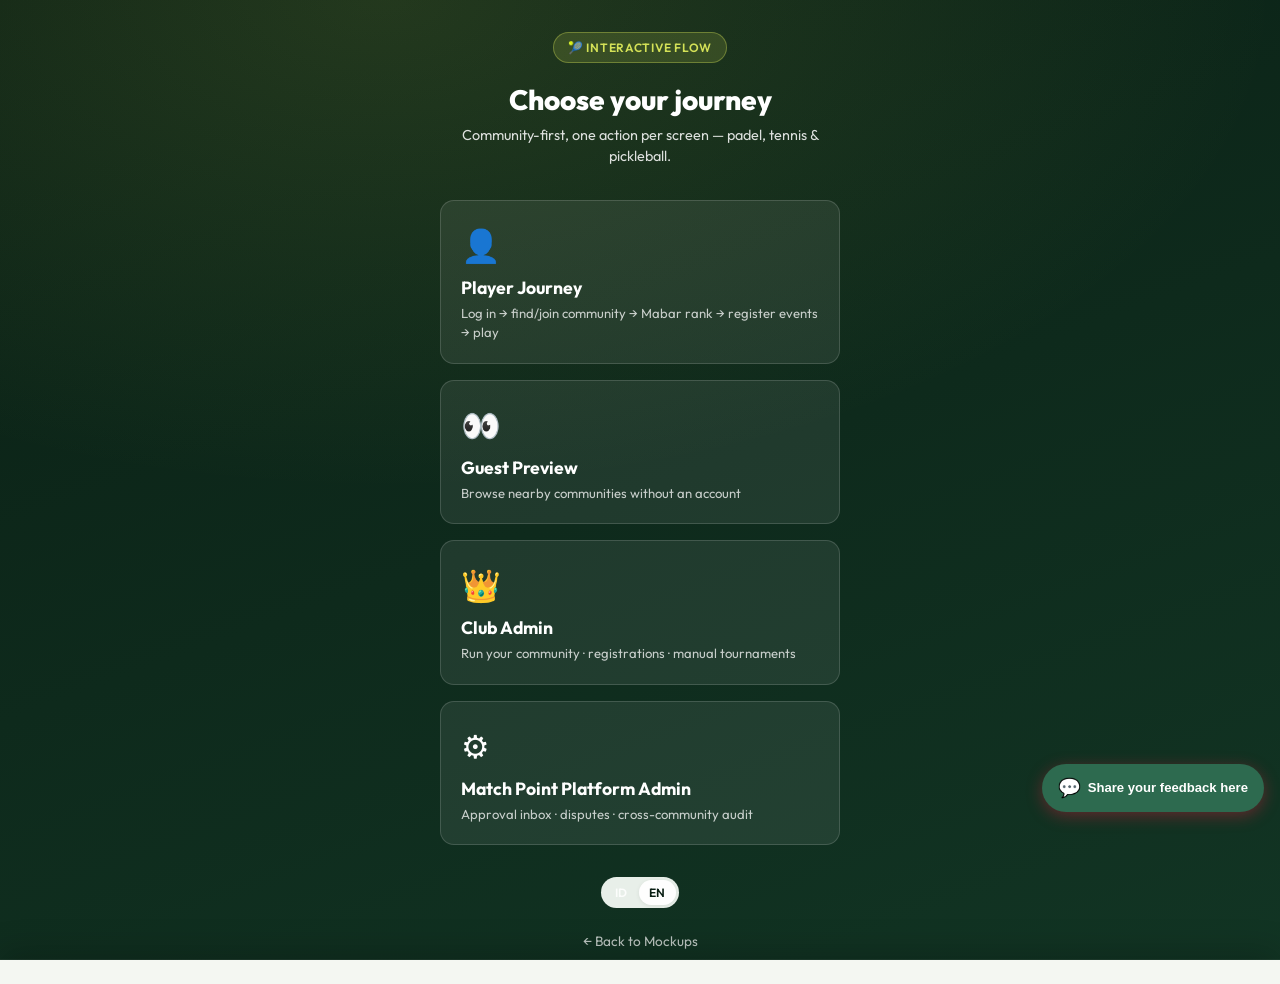
==== commit 2fef08e4: "Add BoC, sparring, fair ratings, product docs, and feedback widget. Ship Battle of Communities and C" ====
--- a/docs/mockups/flow/index.html
+++ b/docs/mockups/flow/index.html
@@ -51,17 +51,20 @@
         </a>
       </div>
 
-      <div class="lang-toggle" style="margin-bottom: 1rem">
+      <div class="lang-toggle flow-picker-lang">
         <button class="lang-btn" data-lang="id">ID</button>
         <button class="lang-btn active" data-lang="en">EN</button>
       </div>
 
-      <a href="../index.html" class="hub-link" data-i18n="flow.backMockups"
-        >← Kembali ke Mockups</a
-      >
+      <footer class="flow-picker-footer">
+        <a href="../index.html" class="flow-picker-back" data-i18n="flow.backMockups"
+          >← Back to Mockups</a
+        >
+      </footer>
     </div>
     <script src="../i18n.js"></script>
     <script src="../device.js"></script>
+    <script src="../feedback.js"></script>
     <script>
       document.querySelectorAll(".lang-btn").forEach((btn) => {
         btn.addEventListener("click", () => {
@@ -75,6 +78,7 @@
         });
       });
       MP_I18N.apply(MP_I18N.getLang());
+      MP_Feedback.init();
     </script>
   </body>
 </html>
--- a/docs/mockups/styles.css
+++ b/docs/mockups/styles.css
@@ -1160,7 +1160,7 @@
 
 .stat-grid {
   display: grid;
-  grid-template-columns: repeat(2, 1fr);
+  grid-template-columns: repeat(2, minmax(0, 1fr));
   gap: 0.65rem;
 }
 
@@ -2001,14 +2001,33 @@
 }
 
 .flow-picker-back {
-  color: rgba(255, 255, 255, 0.6);
+  color: rgba(255, 255, 255, 0.72);
   text-decoration: none;
   font-size: 0.85rem;
-  margin-top: 1rem;
 }
 
 .flow-picker-back:hover {
-  color: var(--ball);
+  color: var(--ball, #d4e157);
+  text-decoration: underline;
+}
+
+.flow-picker-footer {
+  margin-top: 0.5rem;
+  text-align: center;
+}
+
+.flow-picker-lang {
+  margin-bottom: 0.75rem;
+}
+
+.flow-picker-lang .lang-btn {
+  color: rgba(255, 255, 255, 0.85);
+  border-color: rgba(255, 255, 255, 0.25);
+}
+
+.flow-picker-lang .lang-btn.active {
+  background: rgba(255, 255, 255, 0.95);
+  color: var(--court-deep, #1a3d2e);
 }
 
 .flow-complete {
@@ -2288,7 +2307,7 @@
 }
 
 body.mp-device-desktop .stat-grid {
-  grid-template-columns: repeat(4, 1fr);
+  grid-template-columns: repeat(4, minmax(0, 1fr));
 }
 
 body.mp-device-desktop .skill-grid {
@@ -2393,7 +2412,7 @@
 }
 
 body.mp-device-tablet .stat-grid {
-  grid-template-columns: repeat(2, 1fr);
+  grid-template-columns: repeat(2, minmax(0, 1fr));
 }
 
 body.mp-device-tablet .app-nav-desktop {
@@ -2614,9 +2633,491 @@
 }
 
 .action-card-body span {
+  display: block;
   font-size: 0.78rem;
   color: var(--ink-muted);
-  line-height: 1.4;
+  margin-top: 0.15rem;
+}
+
+/* Platform admin — scannable queue lists */
+.platform-inbox-summary {
+  display: flex;
+  flex-wrap: wrap;
+  gap: 0.5rem;
+  margin-bottom: 1.15rem;
+}
+
+.platform-inbox-chip {
+  display: inline-flex;
+  align-items: center;
+  gap: 0.35rem;
+  padding: 0.38rem 0.7rem;
+  border-radius: 999px;
+  font-size: 0.72rem;
+  font-weight: 600;
+  border: 1px solid transparent;
+}
+
+.platform-inbox-chip strong {
+  font-size: 0.82rem;
+  font-weight: 800;
+}
+
+.platform-inbox-chip--pending {
+  background: linear-gradient(135deg, rgba(224, 159, 62, 0.18), rgba(224, 159, 62, 0.08));
+  color: #8a5a00;
+  border-color: rgba(224, 159, 62, 0.35);
+}
+
+.platform-inbox-chip--approved {
+  background: linear-gradient(135deg, rgba(45, 106, 79, 0.14), rgba(45, 106, 79, 0.06));
+  color: #1b4332;
+  border-color: rgba(45, 106, 79, 0.28);
+}
+
+.platform-inbox-chip--rejected {
+  background: linear-gradient(135deg, rgba(193, 18, 31, 0.12), rgba(193, 18, 31, 0.05));
+  color: var(--danger);
+  border-color: rgba(193, 18, 31, 0.22);
+}
+
+.platform-inbox-chip-dot {
+  width: 7px;
+  height: 7px;
+  border-radius: 50%;
+  background: #e09f3e;
+  box-shadow: 0 0 0 3px rgba(224, 159, 62, 0.25);
+  animation: platform-pulse-dot 2s ease infinite;
+}
+
+@keyframes platform-pulse-dot {
+  0%,
+  100% {
+    opacity: 1;
+    transform: scale(1);
+  }
+  50% {
+    opacity: 0.65;
+    transform: scale(0.92);
+  }
+}
+
+.platform-inbox-section + .platform-inbox-section {
+  margin-top: 1.35rem;
+}
+
+.platform-inbox-section-head {
+  display: flex;
+  align-items: center;
+  justify-content: space-between;
+  gap: 0.5rem;
+  margin-bottom: 0.55rem;
+}
+
+.platform-inbox-section-head h3 {
+  margin: 0;
+  font-size: 0.78rem;
+  font-weight: 800;
+  letter-spacing: 0.06em;
+  text-transform: uppercase;
+  color: var(--ink-muted);
+}
+
+.platform-queue {
+  display: flex;
+  flex-direction: column;
+  border: 1px solid var(--surface-2);
+  border-radius: var(--radius);
+  overflow: hidden;
+  background: var(--card);
+}
+
+.platform-queue--pending {
+  border-color: rgba(224, 159, 62, 0.28);
+  box-shadow: 0 2px 12px rgba(224, 159, 62, 0.08);
+}
+
+.platform-queue--resolved {
+  border-color: var(--surface-2);
+  background: var(--surface);
+}
+
+.platform-queue-item {
+  display: flex;
+  align-items: center;
+  justify-content: space-between;
+  gap: 0.75rem;
+  padding: 0.85rem 1rem;
+  border-bottom: 1px solid var(--surface-2);
+  text-align: left;
+  width: 100%;
+  border-left: none;
+  border-right: none;
+  border-top: none;
+  background: var(--card);
+  font-family: inherit;
+  cursor: pointer;
+  transition:
+    background 0.15s,
+    transform 0.15s;
+  position: relative;
+}
+
+.platform-queue-item::before {
+  content: "";
+  position: absolute;
+  left: 0;
+  top: 0;
+  bottom: 0;
+  width: 4px;
+  background: transparent;
+}
+
+.platform-queue-item--pending {
+  background: linear-gradient(90deg, rgba(224, 159, 62, 0.07) 0%, var(--card) 42%);
+}
+
+.platform-queue-item--pending::before {
+  background: linear-gradient(180deg, #f0b429, #e09f3e);
+}
+
+.platform-queue-item--pending:hover {
+  background: linear-gradient(90deg, rgba(224, 159, 62, 0.12) 0%, var(--surface) 48%);
+}
+
+.platform-queue-item--approved {
+  background: var(--card);
+  opacity: 0.92;
+}
+
+.platform-queue-item--approved::before {
+  background: linear-gradient(180deg, #40916c, #2d6a4f);
+}
+
+.platform-queue-item--rejected {
+  background: var(--card);
+  opacity: 0.92;
+}
+
+.platform-queue-item--rejected::before {
+  background: linear-gradient(180deg, #e5383b, #c1121f);
+}
+
+.platform-queue-status {
+  flex-shrink: 0;
+  width: 34px;
+  height: 34px;
+  border-radius: 50%;
+  display: flex;
+  align-items: center;
+  justify-content: center;
+  font-size: 0.95rem;
+  line-height: 1;
+}
+
+.platform-queue-item--pending .platform-queue-status {
+  background: rgba(224, 159, 62, 0.16);
+  border: 1px solid rgba(224, 159, 62, 0.35);
+}
+
+.platform-queue-item--approved .platform-queue-status {
+  background: rgba(45, 106, 79, 0.14);
+  border: 1px solid rgba(45, 106, 79, 0.28);
+  color: #1b4332;
+  font-weight: 800;
+  font-size: 0.85rem;
+}
+
+.platform-queue-item--rejected .platform-queue-status {
+  background: rgba(193, 18, 31, 0.1);
+  border: 1px solid rgba(193, 18, 31, 0.22);
+  color: var(--danger);
+  font-weight: 800;
+  font-size: 0.85rem;
+}
+
+.platform-queue-track {
+  margin: 0.35rem 0 0;
+}
+
+.platform-queue-item:last-child {
+  border-bottom: none;
+}
+
+.platform-queue-item:hover {
+  background: var(--surface);
+}
+
+.platform-queue-item.is-static {
+  cursor: default;
+}
+
+.platform-queue-item.is-static:hover {
+  background: inherit;
+}
+
+.platform-queue-item--pending.is-static:hover {
+  background: linear-gradient(90deg, rgba(224, 159, 62, 0.07) 0%, var(--card) 42%);
+}
+
+.platform-queue-item--approved.is-static:hover,
+.platform-queue-item--rejected.is-static:hover {
+  background: var(--card);
+}
+
+.platform-queue-main {
+  min-width: 0;
+  flex: 1;
+}
+
+.platform-queue-title {
+  font-weight: 700;
+  font-size: 0.9rem;
+  color: var(--ink);
+}
+
+.platform-queue-item--approved .platform-queue-title,
+.platform-queue-item--rejected .platform-queue-title {
+  color: var(--ink-muted);
+}
+
+.platform-queue-meta {
+  font-size: 0.75rem;
+  color: var(--ink-muted);
+  margin-top: 0.2rem;
+  line-height: 1.35;
+}
+
+.platform-queue-aside {
+  flex-shrink: 0;
+  display: flex;
+  flex-direction: column;
+  align-items: flex-end;
+  gap: 0.35rem;
+}
+
+/* Compact + scrollable lists for large admin queues */
+.platform-queue--scroll {
+  max-height: min(52vh, 520px);
+  overflow-y: auto;
+  overscroll-behavior: contain;
+}
+
+.platform-queue-item--compact {
+  padding: 0.62rem 0.85rem;
+  gap: 0.6rem;
+}
+
+.platform-queue-item--compact .platform-queue-status {
+  width: 30px;
+  height: 30px;
+  font-size: 0.82rem;
+}
+
+.platform-queue-item--compact .platform-queue-title {
+  font-size: 0.84rem;
+}
+
+.platform-queue-item--compact .platform-queue-meta {
+  font-size: 0.72rem;
+}
+
+.platform-queue--matches {
+  border-color: rgba(26, 26, 46, 0.12);
+}
+
+.platform-queue-item--dispute::before {
+  background: linear-gradient(180deg, #e5383b, #c1121f);
+}
+
+.platform-queue-item--gps::before {
+  background: linear-gradient(180deg, #f0b429, #e09f3e);
+}
+
+.platform-queue-item--review::before {
+  background: linear-gradient(180deg, #40916c, #2d6a4f);
+}
+
+.platform-match-aside {
+  align-items: flex-end;
+  min-width: 5.5rem;
+}
+
+.platform-match-actions {
+  display: flex;
+  flex-wrap: wrap;
+  gap: 0.25rem;
+  justify-content: flex-end;
+}
+
+.btn-xs {
+  padding: 0.22rem 0.5rem;
+  font-size: 0.68rem;
+  font-weight: 700;
+  border-radius: 6px;
+  line-height: 1.2;
+}
+
+.platform-inbox-summary button.platform-inbox-chip {
+  border: 1px solid transparent;
+  cursor: pointer;
+  font-family: inherit;
+  transition:
+    box-shadow 0.15s,
+    transform 0.12s;
+}
+
+.platform-inbox-chip.is-active {
+  box-shadow: 0 2px 10px rgba(10, 31, 20, 0.1);
+  transform: translateY(-1px);
+}
+
+.platform-inbox-chip--all {
+  background: var(--surface);
+  color: var(--ink-muted);
+  border-color: var(--surface-2);
+}
+
+.platform-list-toolbar {
+  display: flex;
+  flex-direction: column;
+  gap: 0.55rem;
+  margin-bottom: 0.65rem;
+}
+
+.platform-list-search {
+  width: 100%;
+  padding: 0.55rem 0.75rem;
+  font-size: 0.82rem;
+}
+
+.platform-list-filters {
+  display: flex;
+  flex-wrap: wrap;
+  gap: 0.35rem;
+}
+
+.platform-filter-chip {
+  border: 1px solid var(--surface-2);
+  background: var(--card);
+  color: var(--ink-muted);
+  border-radius: 999px;
+  padding: 0.28rem 0.65rem;
+  font-size: 0.72rem;
+  font-weight: 700;
+  font-family: inherit;
+  cursor: pointer;
+  transition:
+    background 0.15s,
+    border-color 0.15s,
+    color 0.15s;
+}
+
+.platform-filter-chip.active {
+  background: rgba(26, 26, 46, 0.08);
+  border-color: rgba(26, 26, 46, 0.22);
+  color: #1a1a2e;
+}
+
+.platform-filter-count {
+  display: inline-flex;
+  min-width: 1.15rem;
+  justify-content: center;
+  padding: 0 0.25rem;
+  border-radius: 999px;
+  background: var(--surface-2);
+  font-size: 0.65rem;
+  margin-left: 0.15rem;
+}
+
+.platform-filter-chip.active .platform-filter-count {
+  background: rgba(26, 26, 46, 0.12);
+}
+
+.platform-list-range {
+  margin: 0 0 0.55rem;
+  font-size: 0.72rem;
+  font-weight: 600;
+  color: var(--ink-muted);
+}
+
+.platform-list-empty {
+  text-align: center;
+  padding: 2rem 1rem;
+  color: var(--ink-muted);
+  font-size: 0.85rem;
+  border: 1px dashed var(--surface-2);
+  border-radius: var(--radius);
+  background: var(--surface);
+}
+
+.platform-pagination {
+  display: flex;
+  align-items: center;
+  justify-content: center;
+  gap: 0.35rem;
+  margin-top: 0.85rem;
+  flex-wrap: wrap;
+}
+
+.platform-page-btn {
+  border: 1px solid var(--surface-2);
+  background: var(--card);
+  color: var(--ink);
+  border-radius: 8px;
+  padding: 0.38rem 0.7rem;
+  font-size: 0.75rem;
+  font-weight: 700;
+  font-family: inherit;
+  cursor: pointer;
+}
+
+.platform-page-btn:disabled {
+  opacity: 0.45;
+  cursor: not-allowed;
+}
+
+.platform-page-nums {
+  display: flex;
+  gap: 0.2rem;
+}
+
+.platform-page-num {
+  width: 30px;
+  height: 30px;
+  border: 1px solid var(--surface-2);
+  background: var(--card);
+  border-radius: 8px;
+  font-size: 0.75rem;
+  font-weight: 700;
+  font-family: inherit;
+  cursor: pointer;
+  color: var(--ink-muted);
+}
+
+.platform-page-num.active {
+  background: #1a1a2e;
+  border-color: #1a1a2e;
+  color: #fff;
+}
+
+.badge-platform {
+  background: rgba(26, 26, 46, 0.12);
+  color: #1a1a2e;
+  font-size: 0.62rem;
+  font-weight: 800;
+  letter-spacing: 0.04em;
+  text-transform: uppercase;
+}
+
+.mp-shell.admin-theme .app-header .icon-btn {
+  border-color: rgba(255, 255, 255, 0.22);
+  background: rgba(255, 255, 255, 0.1);
+  color: #fff;
+}
+
+.mp-shell.admin-theme .app-header .avatar-photo {
+  border-color: rgba(255, 255, 255, 0.55);
 }
 
 .header-back {
@@ -2773,8 +3274,10 @@
 /* Preview tools — hidden by default, corner FAB */
 .flow-preview-fab {
   position: fixed;
-  bottom: 1rem;
-  right: 1rem;
+  top: max(0.65rem, env(safe-area-inset-top, 0px));
+  left: max(0.65rem, env(safe-area-inset-left, 0px));
+  bottom: auto;
+  right: auto;
   z-index: 400;
   width: 40px;
   height: 40px;
@@ -2795,8 +3298,10 @@
 
 .flow-preview-panel {
   position: fixed;
-  bottom: 3.75rem;
-  right: 1rem;
+  top: calc(max(0.65rem, env(safe-area-inset-top, 0px)) + 2.75rem);
+  left: max(0.65rem, env(safe-area-inset-left, 0px));
+  bottom: auto;
+  right: auto;
   z-index: 401;
   width: 220px;
   background: var(--card);
@@ -2972,6 +3477,17 @@
   line-height: 1.45;
 }
 
+.event-card-past {
+  opacity: 0.82;
+  border-style: dashed;
+}
+
+.event-feed {
+  display: flex;
+  flex-direction: column;
+  gap: 0;
+}
+
 .badge-live {
   background: var(--danger);
   color: #fff;
@@ -3204,7 +3720,7 @@
 
 .mp-sport-cards {
   display: grid;
-  grid-template-columns: 1fr 1fr;
+  grid-template-columns: repeat(2, minmax(0, 1fr));
   gap: 0.65rem;
 }
 
@@ -3731,8 +4247,10 @@
 /* Always-visible device preview switcher (Phone · Tablet · Web) */
 .mp-device-bar {
   position: fixed;
-  bottom: 1rem;
-  left: 1rem;
+  top: max(0.65rem, env(safe-area-inset-top, 0px));
+  right: max(0.65rem, env(safe-area-inset-right, 0px));
+  bottom: auto;
+  left: auto;
   z-index: 405;
   display: flex;
   align-items: center;
@@ -3742,6 +4260,7 @@
   border: 1px solid var(--surface-2);
   border-radius: 999px;
   box-shadow: var(--shadow-lg);
+  pointer-events: auto;
 }
 
 .mp-device-bar-label {
@@ -3788,6 +4307,33 @@
 
 body.mp-device-desktop .mp-device-bar-label::after {
   content: " · Web";
+}
+
+/* Web/desktop is full-bleed — profile + header actions sit top-right; keep switcher left */
+body.mp-device-desktop .mp-device-bar {
+  top: max(0.65rem, env(safe-area-inset-top, 0px));
+  left: calc(max(0.65rem, env(safe-area-inset-left, 0px)) + 2.75rem);
+  right: auto;
+}
+
+/* On narrow viewports, keep the switcher compact at the top so bottom nav stays tappable */
+@media (max-width: 639px) {
+  .mp-device-bar {
+    top: max(0.5rem, env(safe-area-inset-top, 0px));
+    right: max(0.5rem, env(safe-area-inset-right, 0px));
+    padding: 0.3rem 0.4rem;
+    gap: 0;
+  }
+
+  .mp-device-bar-label {
+    display: none;
+  }
+
+  .device-toggle-compact .device-btn {
+    width: 32px;
+    height: 28px;
+    font-size: 0.88rem;
+  }
 }
 
 /* ============================================================
@@ -3869,7 +4415,7 @@
 /* Community stats strip (member home + community page) */
 .community-stats {
   display: grid;
-  grid-template-columns: repeat(4, 1fr);
+  grid-template-columns: repeat(4, minmax(0, 1fr));
   gap: 0.5rem;
   margin: 0.75rem 0;
 }
@@ -3879,7 +4425,8 @@
 }
 
 body.mp-device-mobile .community-stats {
-  grid-template-columns: repeat(2, 1fr);
+  grid-template-columns: repeat(2, minmax(0, 1fr));
+  width: 100%;
 }
 
 /* Dual-rank chips: Mabar primary + Global secondary */
@@ -4077,11 +4624,16 @@
 }
 
 .mp-sport-cards-3 {
-  grid-template-columns: repeat(3, 1fr);
+  grid-template-columns: repeat(3, minmax(0, 1fr));
 }
 
 body.mp-device-mobile .mp-sport-cards-3 {
-  grid-template-columns: 1fr 1fr;
+  grid-template-columns: repeat(2, minmax(0, 1fr));
+  width: 100%;
+}
+
+body.mp-device-mobile .mp-sport-cards-3 .mp-sport-card:last-child:nth-child(3) {
+  grid-column: 1 / -1;
 }
 
 button.rank-chip {
@@ -4299,15 +4851,131 @@
   display: flex;
   flex-direction: column;
   height: min(78vh, 760px);
+  overflow-x: hidden;
   overflow-y: auto;
+  max-width: 100%;
+  --app-gutter: 1rem;
 }
 
 body.mp-device-mobile .flow-frame .app > .app-body {
   flex: 1 0 auto;
+  min-width: 0;
+  max-width: 100%;
+  padding-left: max(var(--app-gutter), env(safe-area-inset-left, 0px));
+  padding-right: max(var(--app-gutter), env(safe-area-inset-right, 0px));
+  overflow-x: hidden;
+}
+
+body.mp-device-mobile .flow-frame .app > .app-header {
+  padding-left: max(var(--app-gutter), env(safe-area-inset-left, 0px));
+  padding-right: max(var(--app-gutter), env(safe-area-inset-right, 0px));
+  gap: 0.5rem;
+  min-width: 0;
+}
+
+body.mp-device-mobile .flow-frame .app-header .app-logo,
+body.mp-device-mobile .flow-frame .app-header .app-header-left {
+  min-width: 0;
+  flex: 1 1 auto;
+}
+
+body.mp-device-mobile .flow-frame .app-header-actions {
+  flex-shrink: 0;
+  gap: 0.35rem;
 }
 
 body.mp-device-mobile .flow-frame .bottom-nav {
   margin-top: auto;
+  padding-left: max(var(--app-gutter), env(safe-area-inset-left, 0px));
+  padding-right: max(var(--app-gutter), env(safe-area-inset-right, 0px));
+}
+
+body.mp-device-mobile .sport-orb {
+  width: 36px;
+  height: 36px;
+  font-size: 1.1rem;
+}
+
+body.mp-device-mobile .mp-hero,
+body.mp-device-mobile .mp-home-grid,
+body.mp-device-mobile .mp-home-main,
+body.mp-device-mobile .mp-duo-col {
+  min-width: 0;
+  max-width: 100%;
+}
+
+body.mp-device-mobile .mp-sport-cards {
+  grid-template-columns: repeat(2, minmax(0, 1fr));
+  width: 100%;
+}
+
+body.mp-device-mobile .stat-grid {
+  grid-template-columns: repeat(2, minmax(0, 1fr));
+  width: 100%;
+}
+
+body.mp-device-mobile .mp-section-head {
+  gap: 0.5rem;
+  min-width: 0;
+}
+
+body.mp-device-mobile .mp-section-head h2 {
+  min-width: 0;
+}
+
+body.mp-device-mobile .mp-play-btn,
+body.mp-device-mobile .btn-block {
+  max-width: 100%;
+  box-sizing: border-box;
+}
+
+body.mp-device-mobile .community-stats .stat-box,
+body.mp-device-mobile .stat-grid .stat-box {
+  min-width: 0;
+  overflow: hidden;
+}
+
+/* Tablet: same symmetric gutters inside the device frame */
+body.mp-device-tablet .flow-frame .app {
+  --app-gutter: 1rem;
+  max-width: 100%;
+  overflow-x: hidden;
+}
+
+body.mp-device-tablet .flow-frame .app > .app-body {
+  padding-left: max(var(--app-gutter), env(safe-area-inset-left, 0px));
+  padding-right: max(var(--app-gutter), env(safe-area-inset-right, 0px));
+  min-width: 0;
+  max-width: 100%;
+  overflow-x: hidden;
+}
+
+body.mp-device-tablet .flow-frame .app > .app-header {
+  padding-left: max(var(--app-gutter), env(safe-area-inset-left, 0px));
+  padding-right: max(var(--app-gutter), env(safe-area-inset-right, 0px));
+  gap: 0.5rem;
+  min-width: 0;
+}
+
+body.mp-device-tablet .flow-frame .app-header .app-logo,
+body.mp-device-tablet .flow-frame .app-header .app-header-left {
+  min-width: 0;
+  flex: 1 1 auto;
+}
+
+body.mp-device-tablet .community-stats {
+  grid-template-columns: repeat(2, minmax(0, 1fr));
+  width: 100%;
+}
+
+body.mp-device-tablet .mp-sport-cards,
+body.mp-device-tablet .mp-sport-cards-3 {
+  grid-template-columns: repeat(2, minmax(0, 1fr));
+  width: 100%;
+}
+
+body.mp-device-tablet .mp-sport-cards-3 .mp-sport-card:last-child:nth-child(3) {
+  grid-column: 1 / -1;
 }
 
 /* Profile dropdown preference rows (language, theme) */
@@ -4382,3 +5050,1473 @@
 body.mp-dark .sport-orb {
   background: var(--surface-2);
 }
+
+/* Notifications panel */
+.notif-wrap {
+  position: relative;
+  display: inline-flex;
+}
+.notif-panel {
+  position: absolute;
+  top: calc(100% + 0.5rem);
+  right: 0;
+  width: min(320px, 85vw);
+  background: var(--card);
+  border: 1px solid var(--surface-2);
+  border-radius: var(--radius);
+  box-shadow: var(--shadow-lg);
+  z-index: 200;
+  padding: 0.5rem 0;
+}
+.notif-panel-head {
+  padding: 0.5rem 0.85rem;
+  border-bottom: 1px solid var(--surface-2);
+}
+.notif-item {
+  display: flex;
+  gap: 0.65rem;
+  padding: 0.65rem 0.85rem;
+  font-size: 0.82rem;
+  border-bottom: 1px solid var(--surface-2);
+}
+.notif-item:last-child {
+  border-bottom: none;
+}
+.notif-item small {
+  display: block;
+  color: var(--ink-faint);
+  margin-top: 0.15rem;
+}
+
+/* League card on community page */
+.league-card {
+  background: linear-gradient(135deg, rgba(39, 125, 161, 0.08), rgba(45, 106, 79, 0.06));
+  border: 1px solid var(--surface-2);
+  border-radius: var(--radius);
+  padding: 1rem;
+  margin: 0.75rem 0;
+}
+.league-card h3 {
+  font-size: 0.95rem;
+  margin: 0 0 0.5rem;
+}
+.league-next-match {
+  display: flex;
+  justify-content: space-between;
+  align-items: center;
+  gap: 0.5rem;
+  margin-top: 0.5rem;
+  font-size: 0.85rem;
+}
+
+/* Format picker grid */
+.format-grid {
+  display: grid;
+  gap: 0.65rem;
+}
+
+/* Event creation wizard progress */
+.wizard-progress {
+  display: flex;
+  align-items: center;
+  justify-content: center;
+  gap: 0;
+  padding: 0.25rem 0;
+}
+
+.wizard-dot {
+  width: 1.75rem;
+  height: 1.75rem;
+  border-radius: 50%;
+  display: inline-flex;
+  align-items: center;
+  justify-content: center;
+  font-size: 0.75rem;
+  font-weight: 700;
+  background: var(--surface-2, #e8ecef);
+  color: var(--text-muted, #6b7280);
+  border: 2px solid transparent;
+  flex-shrink: 0;
+}
+
+.wizard-dot.current {
+  background: var(--sport-accent, #1a7f4b);
+  color: #fff;
+  border-color: var(--sport-accent, #1a7f4b);
+}
+
+.wizard-dot.done {
+  background: rgba(26, 127, 75, 0.15);
+  color: var(--sport-accent, #1a7f4b);
+  border-color: rgba(26, 127, 75, 0.35);
+}
+
+.wizard-line {
+  flex: 1;
+  max-width: 2.5rem;
+  height: 2px;
+  background: var(--border, #d1d5db);
+  margin: 0 0.15rem;
+}
+
+.wizard-dot.done + .wizard-line,
+.wizard-line + .wizard-dot.done {
+  background: rgba(26, 127, 75, 0.35);
+}
+
+/* Roster search (admin pre-registration) */
+.roster-results-panel {
+  max-height: 12rem;
+  overflow-y: auto;
+  border: 1px solid var(--border, #e5e7eb);
+  border-radius: var(--radius, 0.5rem);
+  padding: 0.35rem;
+  background: var(--surface, #fff);
+}
+
+.roster-search-row {
+  display: flex;
+  align-items: center;
+  gap: 0.5rem;
+  padding: 0.5rem 0.35rem;
+  border-bottom: 1px solid var(--border, #f0f0f0);
+}
+
+.roster-search-row:last-child {
+  border-bottom: none;
+}
+
+.roster-search-info {
+  flex: 1;
+  min-width: 0;
+}
+
+.roster-search-row .match-players {
+  font-weight: 600;
+  font-size: 0.9rem;
+}
+
+.roster-search-row .match-meta {
+  font-size: 0.75rem;
+  color: var(--text-muted, #6b7280);
+}
+
+/* Referee live session — tabbed views + sport-themed panels */
+.referee-live-shell {
+  display: flex;
+  flex-direction: column;
+  min-height: 100%;
+  --referee-accent: #38bdf8;
+  --referee-bg: #0a1628;
+  --referee-panel: #0f1d33;
+  --referee-card: #1e293b;
+  --referee-border: #334155;
+}
+
+.referee-live-shell[data-sport="tennis"] {
+  --referee-accent: #40916c;
+  --referee-bg: #071510;
+  --referee-panel: #0c1f18;
+  --referee-card: #143328;
+  --referee-border: #1f4d3a;
+}
+
+.referee-live-shell[data-sport="padel"] {
+  --referee-accent: #38bdf8;
+  --referee-bg: #0a1628;
+  --referee-panel: #0f1d33;
+  --referee-card: #1e293b;
+  --referee-border: #334155;
+}
+
+.referee-live-shell[data-sport="pickleball"] {
+  --referee-accent: #f87171;
+  --referee-bg: #1a0808;
+  --referee-panel: #2d1212;
+  --referee-card: #3d1818;
+  --referee-border: #5c2424;
+}
+
+.referee-live-shell .app-body,
+.referee-setup-shell .app-body {
+  flex: 1;
+  padding-bottom: 1rem;
+  background: var(--referee-bg);
+  color: #e2e8f0;
+}
+
+.referee-live-body {
+  min-height: 0;
+}
+
+.referee-view[hidden] {
+  display: none !important;
+}
+
+.referee-tab-bar {
+  display: flex;
+  border-top: 1px solid var(--referee-border);
+  background: var(--referee-panel);
+  flex-shrink: 0;
+}
+
+.referee-tab {
+  flex: 1;
+  display: flex;
+  flex-direction: column;
+  align-items: center;
+  justify-content: center;
+  gap: 0.15rem;
+  padding: 0.65rem 0.35rem;
+  border: none;
+  background: transparent;
+  color: #94a3b8;
+  font-size: 0.72rem;
+  font-weight: 700;
+  text-transform: uppercase;
+  letter-spacing: 0.04em;
+  cursor: pointer;
+  border-top: 2px solid transparent;
+  transition: color 0.15s, border-color 0.15s, background 0.15s;
+}
+
+.referee-tab.active {
+  color: var(--referee-accent);
+  border-top-color: var(--referee-accent);
+  background: color-mix(in srgb, var(--referee-accent) 8%, transparent);
+}
+
+.referee-courts-hint,
+.referee-score-flow-hint {
+  line-height: 1.45;
+}
+
+.referee-match-actions {
+  display: flex;
+  gap: 0.5rem;
+  flex-wrap: wrap;
+}
+
+.referee-match-actions .btn {
+  flex: 1 1 auto;
+}
+
+.referee-score-empty {
+  text-align: center;
+  padding: 1.5rem 0.5rem;
+}
+
+.referee-score-empty-icon {
+  font-size: 2rem;
+  margin: 0 0 0.5rem;
+}
+
+.referee-score-empty-title {
+  font-weight: 700;
+  margin: 0 0 0.35rem;
+}
+
+.referee-score-stepper-row {
+  margin-top: 0.85rem;
+}
+
+.referee-score-stepper {
+  display: flex;
+  align-items: center;
+  justify-content: center;
+  gap: 0.75rem;
+  margin-top: 0.35rem;
+}
+
+.referee-stepper-btn {
+  width: 2.75rem;
+  height: 2.75rem;
+  border-radius: 0.5rem;
+  border: 1px solid var(--referee-border);
+  background: var(--referee-card);
+  color: #f1f5f9;
+  font-size: 1.35rem;
+  font-weight: 700;
+  cursor: pointer;
+  line-height: 1;
+}
+
+.referee-stepper-btn:active {
+  border-color: var(--referee-accent);
+  background: color-mix(in srgb, var(--referee-accent) 15%, var(--referee-card));
+}
+
+.referee-stepper-val {
+  min-width: 3rem;
+  text-align: center;
+  font-size: 2rem;
+  font-weight: 800;
+  color: var(--referee-accent);
+}
+
+.referee-stepper-cap {
+  display: block;
+  text-align: center;
+  font-size: 0.72rem;
+  opacity: 0.65;
+  margin-top: 0.25rem;
+}
+
+.referee-score-actions {
+  display: flex;
+  flex-direction: column;
+  gap: 0.5rem;
+  margin-top: 1rem;
+}
+
+.referee-format-chip {
+  text-align: center;
+}
+
+.referee-stepper {
+  display: flex;
+  align-items: center;
+  gap: 0.75rem;
+  padding: 0.5rem 0;
+}
+
+.referee-stepper span {
+  font-weight: 700;
+  min-width: 1.5rem;
+  text-align: center;
+}
+
+.referee-stats-card {
+  padding: 0.85rem 1rem;
+}
+
+.referee-stat-row {
+  display: flex;
+  justify-content: space-between;
+  padding: 0.35rem 0;
+  font-size: 0.9rem;
+}
+
+.referee-subtitle {
+  margin: 0 0 0.75rem;
+}
+
+.referee-table-wrap {
+  overflow-x: auto;
+  border-radius: var(--radius, 0.5rem);
+  border: 1px solid var(--border, #e2e8f0);
+}
+
+.referee-table {
+  width: 100%;
+  border-collapse: collapse;
+  font-size: 0.82rem;
+}
+
+.referee-live-shell .referee-table-wrap {
+  background: var(--referee-panel);
+  border-color: var(--referee-border);
+}
+
+.referee-table th,
+.referee-table td {
+  padding: 0.5rem 0.6rem;
+  text-align: center;
+  border-bottom: 1px solid rgba(255, 255, 255, 0.06);
+}
+
+.referee-live-shell .referee-table th,
+.referee-live-shell .referee-table td {
+  color: #e2e8f0;
+}
+
+.referee-table th:nth-child(2),
+.referee-table td:nth-child(2) {
+  text-align: left;
+}
+
+.referee-table th {
+  font-weight: 600;
+  font-size: 0.75rem;
+  text-transform: uppercase;
+  letter-spacing: 0.03em;
+  opacity: 0.85;
+}
+
+.referee-table .col-pts-plus {
+  background: color-mix(in srgb, var(--referee-accent) 18%, transparent);
+  color: var(--referee-accent);
+  font-weight: 700;
+}
+
+.referee-name {
+  font-weight: 600;
+}
+
+.referee-match-card {
+  background: var(--surface, #fff);
+  border: 2px solid var(--border, #e5e7eb);
+  border-radius: var(--radius, 0.65rem);
+  padding: 0.85rem;
+  margin-bottom: 0.65rem;
+  cursor: pointer;
+  transition: border-color 0.15s, box-shadow 0.15s;
+}
+
+.referee-live-shell .referee-match-card {
+  background: var(--referee-card);
+  border-color: var(--referee-border);
+  color: #f1f5f9;
+}
+
+.referee-match-card.active {
+  border-color: var(--referee-accent);
+  box-shadow: 0 0 0 2px color-mix(in srgb, var(--referee-accent) 30%, transparent);
+}
+
+.referee-match-card.done {
+  opacity: 0.85;
+}
+
+.referee-match-court {
+  font-size: 0.75rem;
+  font-weight: 700;
+  text-transform: uppercase;
+  letter-spacing: 0.05em;
+  color: var(--referee-accent);
+  margin-bottom: 0.5rem;
+}
+
+.referee-match-label {
+  font-size: 0.72rem;
+  opacity: 0.75;
+  margin-bottom: 0.25rem;
+}
+
+.referee-match-teams {
+  display: grid;
+  grid-template-columns: 1fr auto 1fr;
+  gap: 0.5rem;
+  align-items: center;
+  margin-bottom: 0.5rem;
+}
+
+.referee-team {
+  font-weight: 600;
+  font-size: 0.9rem;
+  line-height: 1.35;
+}
+
+.referee-vs {
+  font-size: 0.75rem;
+  opacity: 0.6;
+}
+
+.referee-match-scoreline {
+  font-size: 1.25rem;
+  font-weight: 800;
+  margin-bottom: 0.5rem;
+  color: var(--referee-accent);
+}
+
+.referee-picker-panel {
+  background: var(--surface-2, #f8fafc);
+  border-radius: var(--radius, 0.65rem);
+  padding: 0.85rem;
+  margin-top: 0;
+}
+
+.referee-live-shell .referee-picker-panel {
+  background: var(--referee-panel);
+  border: 1px solid var(--referee-border);
+}
+
+.referee-picker-head {
+  display: flex;
+  align-items: center;
+  justify-content: center;
+  gap: 0.5rem;
+  flex-wrap: wrap;
+  margin-bottom: 0.35rem;
+  font-size: 0.9rem;
+}
+
+.referee-picker-section {
+  margin-top: 0.65rem;
+}
+
+.referee-picker-label {
+  display: block;
+  font-size: 0.75rem;
+  font-weight: 600;
+  margin-bottom: 0.35rem;
+  opacity: 0.85;
+}
+
+.referee-score-grid {
+  display: flex;
+  flex-wrap: wrap;
+  gap: 0.35rem;
+}
+
+.referee-score-btn {
+  min-width: 2.25rem;
+  height: 2.25rem;
+  border-radius: 0.4rem;
+  border: 1px solid var(--border, #cbd5e1);
+  background: var(--surface, #fff);
+  font-weight: 700;
+  font-size: 0.85rem;
+  cursor: pointer;
+  transition: background 0.12s, border-color 0.12s;
+}
+
+.referee-live-shell .referee-score-btn {
+  background: #334155;
+  border-color: #475569;
+  color: #f1f5f9;
+}
+
+.referee-score-btn.selected {
+  background: var(--referee-accent);
+  border-color: var(--referee-accent);
+  color: #0f172a;
+}
+
+.referee-score-btn:hover {
+  border-color: var(--referee-accent);
+}
+
+/* Fullscreen referee counter */
+body.referee-fs-active {
+  overflow: hidden;
+}
+
+/* Hide all flow chrome during fullscreen score counter */
+body.referee-fs-active .flow-preview-fab,
+body.referee-fs-active .flow-nav-bar,
+body.referee-fs-active .guest-banner,
+body.referee-fs-active .flow-step.active .app-header,
+body.referee-fs-active .flow-step.active .mp-topnav,
+body.referee-fs-active .flow-step.active .bottom-nav,
+body.referee-fs-active .flow-step.active .referee-tab-bar {
+  display: none !important;
+}
+
+/* Chrome levels — slim / immersive (no section nav) */
+.chrome-slim .mp-topnav,
+.chrome-slim .bottom-nav,
+.chrome-immersive .mp-topnav,
+.chrome-immersive .bottom-nav {
+  display: none !important;
+}
+
+.app-header-actions-slim {
+  margin-left: auto;
+  flex-shrink: 0;
+}
+
+.referee-live-shell .app-header,
+.chrome-immersive .app-header {
+  display: flex;
+  align-items: center;
+  gap: 0.5rem;
+  flex-wrap: wrap;
+}
+
+.referee-live-shell .app-header .badge,
+.chrome-immersive .app-header .badge {
+  margin-left: auto;
+}
+
+.referee-live-shell .app-header-actions-slim,
+.chrome-immersive .app-header-actions-slim {
+  margin-left: 0;
+}
+
+body.mp-chrome-immersive .flow-body,
+body.mp-chrome-slim .flow-body {
+  padding-bottom: 1rem;
+}
+
+body.mp-chrome-immersive .referee-live-shell,
+body.mp-chrome-immersive .chrome-immersive {
+  min-height: 100%;
+}
+
+.referee-fullscreen {
+  position: fixed;
+  inset: 0;
+  z-index: 99999;
+  background: #020617;
+  color: #f8fafc;
+}
+
+.referee-fullscreen[hidden] {
+  display: none !important;
+}
+
+.referee-fs-inner[data-sport="tennis"] {
+  --referee-accent: #40916c;
+}
+
+.referee-fs-inner[data-sport="padel"] {
+  --referee-accent: #38bdf8;
+}
+
+.referee-fs-inner[data-sport="pickleball"] {
+  --referee-accent: #f87171;
+}
+
+.referee-fs-inner {
+  height: 100%;
+  display: flex;
+  flex-direction: column;
+  padding: 1rem;
+  padding-top: max(1rem, env(safe-area-inset-top));
+}
+
+.referee-fs-close {
+  position: absolute;
+  top: 1rem;
+  right: 1rem;
+  width: 2.5rem;
+  height: 2.5rem;
+  border-radius: 50%;
+  border: 1px solid #475569;
+  background: #1e293b;
+  color: #fff;
+  font-size: 1.1rem;
+  cursor: pointer;
+  z-index: 2;
+}
+
+.referee-fs-court {
+  text-align: center;
+  font-size: 0.85rem;
+  color: var(--referee-accent, #38bdf8);
+  font-weight: 600;
+  margin-bottom: 0.5rem;
+}
+
+.referee-fs-board {
+  flex: 1;
+  display: grid;
+  grid-template-columns: 1fr auto 1fr;
+  gap: 0.5rem;
+  align-items: stretch;
+  min-height: 0;
+}
+
+.referee-fs-side {
+  display: flex;
+  flex-direction: column;
+  align-items: center;
+  justify-content: center;
+  border: 2px solid #334155;
+  border-radius: 1rem;
+  background: #0f172a;
+  padding: 1rem;
+  cursor: pointer;
+  color: inherit;
+  font: inherit;
+}
+
+.referee-fs-side:active {
+  background: #1e293b;
+  border-color: var(--referee-accent, #38bdf8);
+}
+
+.referee-fs-names {
+  font-size: clamp(0.9rem, 3vw, 1.25rem);
+  font-weight: 600;
+  text-align: center;
+  margin-bottom: 0.75rem;
+  line-height: 1.3;
+}
+
+.referee-fs-score {
+  font-size: clamp(4rem, 18vw, 8rem);
+  font-weight: 800;
+  line-height: 1;
+  color: var(--referee-accent, #38bdf8);
+}
+
+.referee-fs-bump {
+  margin-top: 0.75rem;
+  font-size: 0.85rem;
+  opacity: 0.7;
+}
+
+.referee-fs-mid {
+  display: flex;
+  flex-direction: column;
+  align-items: center;
+  justify-content: center;
+  gap: 0.25rem;
+}
+
+.referee-fs-vs {
+  font-size: 1.25rem;
+  opacity: 0.5;
+}
+
+.referee-fs-target {
+  font-size: 0.9rem;
+  color: #94a3b8;
+}
+
+.referee-fs-quick {
+  display: flex;
+  flex-wrap: wrap;
+  gap: 0.5rem;
+  justify-content: center;
+  padding: 1rem 0;
+}
+
+.referee-fs-quick-btn {
+  padding: 0.65rem 1rem;
+  border-radius: 0.5rem;
+  border: 1px solid #475569;
+  background: #1e293b;
+  color: #f1f5f9;
+  font-weight: 700;
+  cursor: pointer;
+}
+
+.referee-fs-quick-btn.referee-fs-confirm {
+  background: var(--referee-accent, #38bdf8);
+  color: #0f172a;
+  border-color: var(--referee-accent, #38bdf8);
+  flex: 1 1 100%;
+  max-width: 100%;
+  padding: 0.85rem;
+  font-size: 1rem;
+}
+
+/* Gallery disclaimer */
+.gallery-disclaimer {
+  background: rgba(224, 159, 62, 0.15);
+  border: 1px solid rgba(224, 159, 62, 0.35);
+  border-radius: var(--radius);
+  padding: 0.75rem 1rem;
+  margin: 0 0 1rem;
+  font-size: 0.85rem;
+}
+
+/* ── Platform analytics dashboard ── */
+.pa-toolbar {
+  display: flex;
+  flex-wrap: wrap;
+  align-items: center;
+  justify-content: space-between;
+  gap: 0.75rem;
+  margin-bottom: 1rem;
+}
+.pa-period {
+  display: flex;
+  gap: 0.35rem;
+  flex-wrap: wrap;
+}
+.pa-kpi-grid {
+  display: grid;
+  grid-template-columns: repeat(3, minmax(0, 1fr));
+  gap: 0.65rem;
+  margin-bottom: 1.25rem;
+}
+.pa-kpi .pa-kpi-delta {
+  font-size: 0.68rem;
+  color: var(--success);
+  margin-top: 0.2rem;
+  font-weight: 600;
+}
+.pa-section-label {
+  font-size: 0.72rem;
+  font-weight: 800;
+  text-transform: uppercase;
+  letter-spacing: 0.06em;
+  color: var(--ink-muted);
+  margin: 1.25rem 0 0.5rem;
+}
+.pa-grid-2 {
+  display: grid;
+  grid-template-columns: repeat(2, minmax(0, 1fr));
+  gap: 0.75rem;
+  margin-bottom: 0.5rem;
+}
+.pa-chart-card {
+  padding: 1rem;
+  margin-bottom: 0;
+}
+.pa-chart-title {
+  font-size: 0.88rem;
+  font-weight: 700;
+  margin: 0 0 0.75rem;
+}
+.pa-bars {
+  display: flex;
+  align-items: flex-end;
+  gap: 4px;
+  height: 110px;
+  padding-top: 0.25rem;
+}
+.pa-bar-col {
+  flex: 1;
+  display: flex;
+  align-items: flex-end;
+  height: 100%;
+}
+.pa-bar-fill {
+  width: 100%;
+  background: linear-gradient(180deg, var(--accent), rgba(193, 18, 31, 0.45));
+  border-radius: 3px 3px 0 0;
+  min-height: 4px;
+}
+.pa-donut-wrap {
+  display: flex;
+  align-items: center;
+  gap: 1rem;
+  flex-wrap: wrap;
+}
+.pa-donut {
+  width: 96px;
+  height: 96px;
+  border-radius: 50%;
+  flex-shrink: 0;
+  position: relative;
+}
+.pa-donut::after {
+  content: "";
+  position: absolute;
+  inset: 22%;
+  background: var(--surface);
+  border-radius: 50%;
+}
+.pa-legend {
+  flex: 1;
+  min-width: 120px;
+}
+.pa-legend-item {
+  display: flex;
+  align-items: center;
+  gap: 0.4rem;
+  font-size: 0.78rem;
+  margin-bottom: 0.35rem;
+}
+.pa-legend-item strong {
+  margin-left: auto;
+}
+.pa-legend-dot {
+  width: 8px;
+  height: 8px;
+  border-radius: 50%;
+  flex-shrink: 0;
+}
+.pa-hbars {
+  display: flex;
+  flex-direction: column;
+  gap: 0.5rem;
+}
+.pa-hbar-row {
+  display: grid;
+  grid-template-columns: 5.5rem 1fr 2.5rem;
+  align-items: center;
+  gap: 0.5rem;
+  font-size: 0.78rem;
+}
+.pa-hbar-label {
+  color: var(--ink-muted);
+}
+.pa-hbar-track {
+  height: 8px;
+  background: var(--surface-2, rgba(0, 0, 0, 0.06));
+  border-radius: 4px;
+  overflow: hidden;
+}
+.pa-hbar-fill {
+  height: 100%;
+  background: var(--accent);
+  border-radius: 4px;
+}
+.pa-hbar-val {
+  text-align: right;
+  font-weight: 700;
+  font-variant-numeric: tabular-nums;
+}
+.pa-funnel {
+  display: flex;
+  gap: 3px;
+  align-items: stretch;
+  min-height: 72px;
+}
+.pa-funnel-step {
+  background: linear-gradient(180deg, rgba(193, 18, 31, 0.15), rgba(193, 18, 31, 0.05));
+  border: 1px solid rgba(193, 18, 31, 0.12);
+  border-radius: var(--radius-sm);
+  padding: 0.5rem 0.35rem;
+  text-align: center;
+  min-width: 3rem;
+  display: flex;
+  flex-direction: column;
+  justify-content: center;
+}
+.pa-funnel-n {
+  font-weight: 800;
+  font-size: 0.95rem;
+  color: var(--accent);
+}
+.pa-funnel-lbl {
+  font-size: 0.62rem;
+  color: var(--ink-muted);
+  margin-top: 0.15rem;
+  line-height: 1.2;
+}
+.pa-rank-stats {
+  display: grid;
+  grid-template-columns: repeat(3, 1fr);
+  gap: 0.5rem;
+}
+.pa-rank-stat {
+  text-align: center;
+  padding: 0.65rem 0.35rem;
+  border-radius: var(--radius-sm);
+  background: var(--surface-2, rgba(0, 0, 0, 0.04));
+  font-size: 0.72rem;
+  color: var(--ink-muted);
+}
+.pa-rank-n {
+  display: block;
+  font-size: 1.1rem;
+  font-weight: 800;
+  margin-bottom: 0.15rem;
+}
+.pa-rank-stat.up .pa-rank-n { color: var(--success); }
+.pa-rank-stat.down .pa-rank-n { color: var(--danger); }
+.pa-rank-stat.prov .pa-rank-n { color: var(--warning); }
+.pa-activity-card {
+  padding: 0;
+  overflow: hidden;
+  margin-bottom: 1rem;
+}
+.pa-table {
+  width: 100%;
+  border-collapse: collapse;
+  font-size: 0.8rem;
+}
+.pa-table th {
+  text-align: left;
+  padding: 0.6rem 0.85rem;
+  background: var(--surface-2, rgba(0, 0, 0, 0.04));
+  font-size: 0.7rem;
+  text-transform: uppercase;
+  letter-spacing: 0.04em;
+  color: var(--ink-muted);
+}
+.pa-table td {
+  padding: 0.55rem 0.85rem;
+  border-top: 1px solid var(--border, rgba(0, 0, 0, 0.08));
+}
+.pa-time {
+  white-space: nowrap;
+  color: var(--ink-muted);
+  width: 4.5rem;
+}
+.pa-act-icon {
+  margin-right: 0.25rem;
+}
+.pa-perm-list {
+  list-style: none;
+  padding: 0;
+  margin: 0;
+  font-size: 0.82rem;
+}
+.pa-perm-list li {
+  padding: 0.45rem 0.65rem;
+  background: var(--surface);
+  border-radius: var(--radius-sm);
+  margin-bottom: 0.35rem;
+  border-left: 3px solid var(--accent);
+}
+
+body.mp-device-mobile .pa-kpi-grid {
+  grid-template-columns: repeat(2, 1fr);
+}
+body.mp-device-mobile .pa-grid-2 {
+  grid-template-columns: 1fr;
+}
+body.mp-device-mobile .pa-rank-stats {
+  grid-template-columns: 1fr;
+}
+body.mp-device-mobile .pa-hbar-row {
+  grid-template-columns: 4.5rem 1fr 2rem;
+  font-size: 0.72rem;
+}
+
+/* —— Battle of Communities, Sparring, badges, feedback, mascot —— */
+.badge-boc {
+  background: linear-gradient(135deg, #c41e3a, #8b0000);
+  color: #fff;
+  font-weight: 700;
+}
+.badge-boc-champion {
+  background: linear-gradient(135deg, #d4af37, #b8860b);
+  color: #1a1a1a;
+  font-weight: 800;
+}
+.badge-sparring {
+  background: rgba(196, 30, 58, 0.12);
+  color: var(--accent, #c41e3a);
+  border: 1px solid rgba(196, 30, 58, 0.35);
+}
+.badge-sparring-ranked {
+  background: var(--accent, #c41e3a);
+  color: #fff;
+  font-weight: 700;
+}
+.badge-sparring-victor {
+  background: linear-gradient(90deg, #c41e3a, #e85d75);
+  color: #fff;
+  font-weight: 700;
+}
+.badge-group {
+  background: var(--surface-2, rgba(0, 0, 0, 0.06));
+  color: var(--ink);
+  font-weight: 600;
+}
+.badge-top10,
+.lb-top10 {
+  position: relative;
+}
+.lb-top10 {
+  background: linear-gradient(90deg, rgba(212, 175, 55, 0.12), transparent);
+  border-left: 3px solid #d4af37;
+}
+.lb-top10::before {
+  content: "";
+  position: absolute;
+  inset: 0;
+  pointer-events: none;
+  box-shadow: inset 0 0 0 1px rgba(212, 175, 55, 0.25);
+  border-radius: inherit;
+}
+.crest-mp-ring {
+  box-shadow: 0 0 0 3px var(--accent, #c41e3a), 0 0 0 5px rgba(196, 30, 58, 0.25);
+  border-radius: 50%;
+}
+
+.mp-boc-scoreboard {
+  display: grid;
+  grid-template-columns: 1fr auto 1fr;
+  gap: 0.75rem;
+  align-items: center;
+  padding: 1rem;
+  border-radius: var(--radius);
+  background: var(--surface);
+  border: 1px solid var(--border, rgba(0, 0, 0, 0.08));
+}
+.mp-boc-side {
+  display: flex;
+  flex-direction: column;
+  gap: 0.35rem;
+  align-items: flex-start;
+}
+.mp-boc-side:last-child {
+  align-items: flex-end;
+  text-align: right;
+}
+.mp-boc-mid {
+  font-size: 1.5rem;
+  font-weight: 800;
+  text-align: center;
+}
+
+.mp-feedback-fab {
+  position: fixed;
+  bottom: 5.5rem;
+  right: 1rem;
+  z-index: 9000;
+  width: auto;
+  max-width: min(18rem, calc(100vw - 2rem));
+  height: auto;
+  min-height: 3rem;
+  padding: 0.55rem 1rem;
+  border-radius: 999px;
+  border: none;
+  background: var(--accent, #c41e3a);
+  color: #fff;
+  font-size: 0.82rem;
+  font-weight: 700;
+  cursor: pointer;
+  box-shadow: 0 4px 16px rgba(196, 30, 58, 0.45);
+  transition: transform 0.15s ease;
+  display: inline-flex;
+  align-items: center;
+  gap: 0.45rem;
+  line-height: 1.2;
+}
+.mp-feedback-fab-icon {
+  font-size: 1.15rem;
+  flex-shrink: 0;
+}
+.mp-feedback-fab-label {
+  text-align: left;
+}
+.mp-feedback-fab:hover {
+  transform: scale(1.06);
+}
+.mp-feedback-panel {
+  position: fixed;
+  bottom: 0;
+  left: 0;
+  right: 0;
+  z-index: 9001;
+  max-height: 85vh;
+  overflow-y: auto;
+  padding: 1.25rem;
+  background: var(--surface);
+  border-radius: var(--radius-lg) var(--radius-lg) 0 0;
+  box-shadow: 0 -8px 32px rgba(0, 0, 0, 0.2);
+  transform: translateY(110%);
+  transition: transform 0.25s ease;
+}
+.mp-feedback-panel.open {
+  transform: translateY(0);
+}
+.mp-feedback-overlay {
+  position: fixed;
+  inset: 0;
+  z-index: 9000;
+  background: rgba(0, 0, 0, 0.4);
+  opacity: 0;
+  pointer-events: none;
+  transition: opacity 0.2s;
+}
+.mp-feedback-overlay.open {
+  opacity: 1;
+  pointer-events: auto;
+}
+.mp-feedback-stars {
+  display: flex;
+  gap: 0.35rem;
+  margin: 0.5rem 0 1rem;
+}
+.mp-feedback-stars button {
+  background: none;
+  border: none;
+  font-size: 1.5rem;
+  cursor: pointer;
+  opacity: 0.35;
+  padding: 0;
+}
+.mp-feedback-stars button.active {
+  opacity: 1;
+}
+
+.mp-mascot {
+  display: flex;
+  flex-direction: column;
+  align-items: center;
+  gap: 0.5rem;
+}
+.mp-mascot-img {
+  display: block;
+  animation: mp-mascot-bob 2.5s ease-in-out infinite;
+}
+.mp-mascot-celebrate .mp-mascot-img {
+  animation: mp-mascot-celebrate 0.6s ease-in-out infinite alternate;
+}
+.mp-mascot-lg .mp-mascot-img {
+  width: 140px;
+  height: 140px;
+}
+.mp-mascot-speech {
+  font-size: 0.85rem;
+  padding: 0.5rem 0.75rem;
+  border-radius: var(--radius);
+  background: var(--surface-2, rgba(0, 0, 0, 0.05));
+  max-width: 200px;
+  text-align: center;
+}
+@keyframes mp-mascot-bob {
+  0%, 100% { transform: translateY(0); }
+  50% { transform: translateY(-6px); }
+}
+@keyframes mp-mascot-celebrate {
+  from { transform: scale(1) rotate(-3deg); }
+  to { transform: scale(1.05) rotate(3deg); }
+}
+
+.about-page {
+  background: var(--bg, #f5f5f7);
+  min-height: 100vh;
+}
+
+/* —— Product docs layout —— */
+.docs-shell {
+  display: grid;
+  grid-template-columns: 240px 1fr;
+  gap: 0;
+  min-height: 100vh;
+  max-width: 1100px;
+  margin: 0 auto;
+}
+.docs-sidebar {
+  position: sticky;
+  top: 0;
+  align-self: start;
+  height: 100vh;
+  overflow-y: auto;
+  padding: 1.5rem 1rem 2rem;
+  border-right: 1px solid var(--border, rgba(0, 0, 0, 0.08));
+  background: var(--surface, #fff);
+}
+.docs-sidebar-brand {
+  display: block;
+  font-weight: 700;
+  color: var(--accent, #c41e3a);
+  text-decoration: none;
+  margin-bottom: 0.75rem;
+  font-size: 0.9rem;
+}
+.docs-sidebar-meta {
+  display: flex;
+  flex-direction: column;
+  gap: 0.25rem;
+  margin-bottom: 1.25rem;
+  font-size: 0.75rem;
+  color: var(--ink-muted);
+}
+.docs-version-pill {
+  display: inline-block;
+  width: fit-content;
+  padding: 0.2rem 0.55rem;
+  border-radius: 999px;
+  background: var(--court-deep, #1a3d2e);
+  color: #fff;
+  font-weight: 700;
+  font-size: 0.72rem;
+}
+.docs-toc {
+  display: flex;
+  flex-direction: column;
+  gap: 0.15rem;
+  margin-bottom: 1.5rem;
+}
+.docs-toc-label {
+  font-size: 0.7rem;
+  text-transform: uppercase;
+  letter-spacing: 0.06em;
+  color: var(--ink-muted);
+  margin: 0 0 0.5rem;
+  font-weight: 700;
+}
+.docs-toc a {
+  font-size: 0.82rem;
+  color: var(--ink-muted);
+  text-decoration: none;
+  padding: 0.35rem 0.5rem;
+  border-radius: var(--radius-sm);
+  border-left: 2px solid transparent;
+}
+.docs-toc a:hover {
+  color: var(--accent, #c41e3a);
+  background: rgba(196, 30, 58, 0.06);
+  border-left-color: var(--accent, #c41e3a);
+}
+.docs-lang {
+  margin-top: auto;
+}
+.docs-main {
+  padding: 2rem 2rem 4rem;
+  min-width: 0;
+}
+.docs-hero {
+  text-align: center;
+  margin-bottom: 2rem;
+}
+.docs-hero h1 {
+  font-size: 2rem;
+  font-weight: 800;
+  margin: 0.75rem 0 0.5rem;
+}
+.docs-lead {
+  color: var(--ink-muted);
+  line-height: 1.65;
+  max-width: 560px;
+  margin: 0 auto;
+  font-size: 0.95rem;
+}
+.docs-section {
+  margin-bottom: 1.25rem;
+  padding: 1.35rem 1.5rem;
+  scroll-margin-top: 1rem;
+}
+.docs-section h2 {
+  margin: 0 0 0.85rem;
+  font-size: 1.35rem;
+  font-weight: 800;
+}
+.docs-section h3 {
+  margin: 1rem 0 0.5rem;
+  font-size: 1rem;
+  font-weight: 700;
+}
+.docs-list {
+  margin: 0.5rem 0 0;
+  padding-left: 1.25rem;
+  line-height: 1.65;
+  font-size: 0.9rem;
+}
+.docs-table {
+  margin: 0.75rem 0;
+}
+.docs-changelog {
+  display: flex;
+  flex-direction: column;
+  gap: 1.25rem;
+}
+.docs-release-head {
+  font-size: 0.9rem;
+  margin-bottom: 0.5rem;
+  color: var(--ink);
+}
+.docs-footer {
+  text-align: center;
+  padding: 2rem 0 1rem;
+  font-size: 0.8rem;
+  color: var(--ink-muted);
+}
+
+.app-logo-page-title {
+  font-size: 1.28rem;
+  font-weight: 800;
+  letter-spacing: -0.02em;
+  min-width: 0;
+  white-space: nowrap;
+  overflow: hidden;
+  text-overflow: ellipsis;
+}
+.badge-boc-header {
+  font-size: 0.8rem;
+  padding: 0.35rem 0.7rem;
+  font-weight: 800;
+  flex-shrink: 0;
+}
+
+/* Feature page headers — title + badge grouped left; chrome actions stay right */
+.app-header-feature .app-header-left {
+  flex: 1 1 auto;
+  min-width: 0;
+  gap: 0.65rem;
+}
+.app-header-feature .app-header-actions {
+  flex-shrink: 0;
+  margin-left: 0.75rem;
+}
+
+@media (max-width: 768px) {
+  .docs-shell {
+    grid-template-columns: 1fr;
+  }
+  .docs-sidebar {
+    position: relative;
+    height: auto;
+    border-right: none;
+    border-bottom: 1px solid var(--border, rgba(0, 0, 0, 0.08));
+  }
+  .docs-toc {
+    flex-direction: row;
+    flex-wrap: wrap;
+    gap: 0.35rem;
+  }
+  .docs-toc a {
+    background: var(--surface-2, rgba(0, 0, 0, 0.04));
+    border-left: none;
+  }
+  .docs-main {
+    padding: 1.25rem 1rem 3rem;
+  }
+}
+
+.about-wrap {
+  max-width: 720px;
+  margin: 0 auto;
+  padding: 2rem 1.25rem 4rem;
+}
+.about-hero {
+  text-align: center;
+  margin-bottom: 2rem;
+}
+.about-back {
+  display: inline-block;
+  margin-bottom: 1rem;
+  color: var(--accent, #c41e3a);
+  text-decoration: none;
+  font-weight: 600;
+}
+.about-lead {
+  color: var(--ink-muted);
+  line-height: 1.6;
+  margin: 1rem 0;
+}
+.about-section {
+  margin-bottom: 1.25rem;
+  padding: 1.25rem;
+}
+.about-section h2 {
+  margin: 0 0 0.75rem;
+  font-size: 1.15rem;
+}
+.about-section h3 {
+  margin: 1rem 0 0.5rem;
+  font-size: 1rem;
+}
+.about-list {
+  margin: 0.5rem 0 0;
+  padding-left: 1.25rem;
+  line-height: 1.65;
+  font-size: 0.9rem;
+}
+.about-table {
+  margin: 0.75rem 0;
+}
+.about-badge-grid {
+  display: flex;
+  flex-wrap: wrap;
+  gap: 0.5rem;
+  margin: 0.75rem 0;
+}
+.about-footer {
+  display: flex;
+  flex-wrap: wrap;
+  gap: 0.75rem;
+  justify-content: center;
+  margin-top: 2rem;
+}
+
+.mp-event-boc,
+.mp-event-sparring {
+  text-align: left;
+  width: 100%;
+  cursor: pointer;
+  display: flex;
+  justify-content: space-between;
+  align-items: center;
+}
+
+.about-inline-link {
+  color: var(--accent, #c41e3a);
+  font-weight: 600;
+  text-decoration: none;
+}
+.about-inline-link:hover {
+  text-decoration: underline;
+}
+.mp-help-card {
+  padding: 1rem;
+  background: var(--surface-2, rgba(0, 0, 0, 0.03));
+}
+a.profile-menu-item {
+  text-decoration: none;
+  color: inherit;
+}
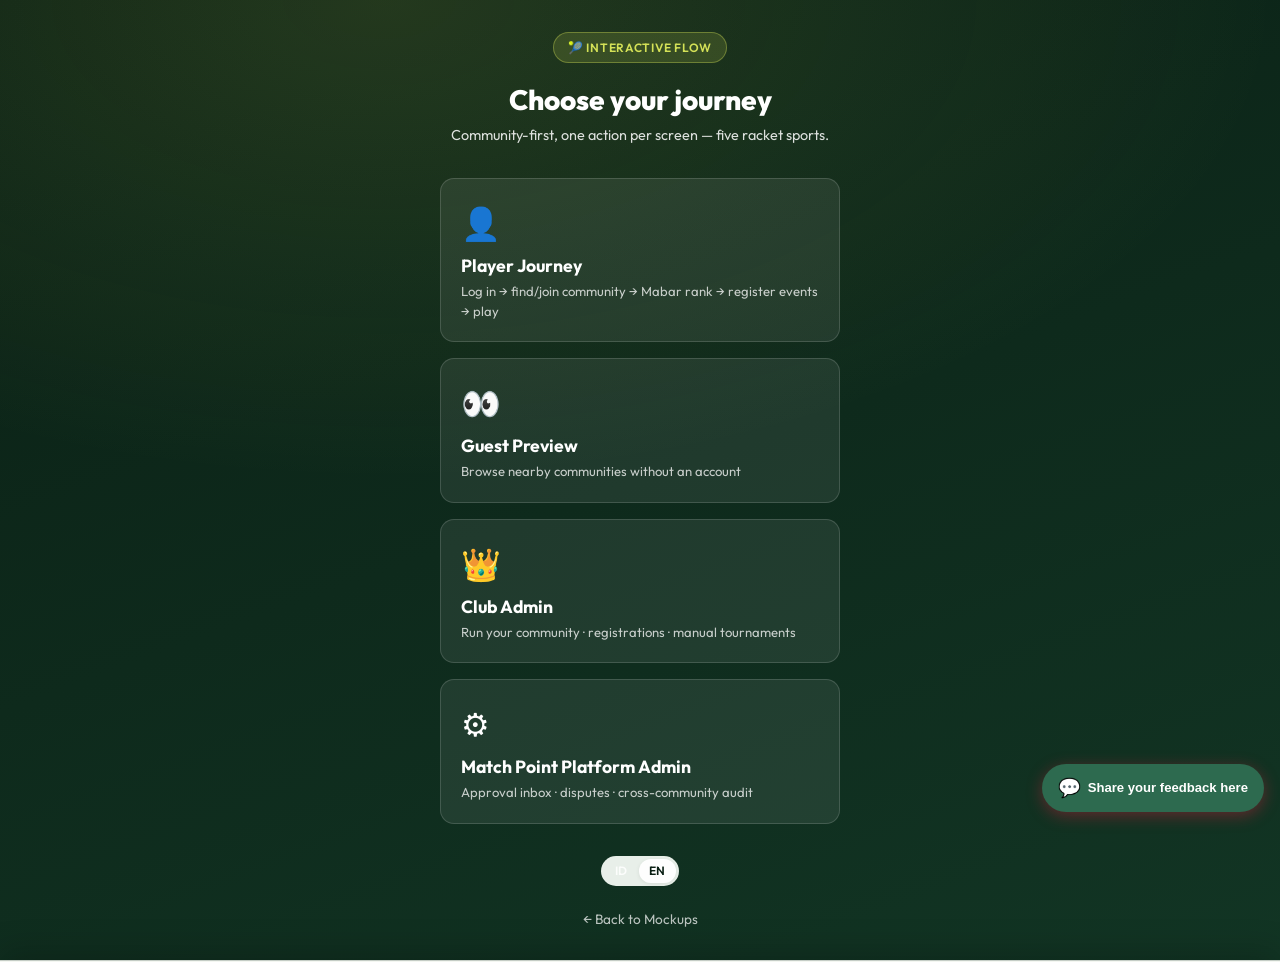
==== commit 1257219d: "make sure all 5 sports showed up" ====
--- a/docs/mockups/flow/index.html
+++ b/docs/mockups/flow/index.html
@@ -19,7 +19,7 @@
         "
         data-i18n="flow.pickRoleSub"
       >
-        Komunitas dulu, satu aksi per layar — padel, tennis &amp; pickleball.
+        Komunitas dulu, satu aksi per layar — lima olahraga raket.
       </p>
 
       <div class="flow-picker-cards">
--- a/docs/mockups/styles.css
+++ b/docs/mockups/styles.css
@@ -27,6 +27,8 @@
   --sport-tennis: #2d6a4f;
   --sport-padel: #277da1;
   --sport-pickleball: #c1443c;
+  --sport-badminton: #d97706;
+  --sport-table-tennis: #ea580c;
   --radius: 14px;
   --radius-sm: 8px;
   --shadow: 0 8px 32px rgba(10, 31, 20, 0.12);
@@ -202,6 +204,16 @@
   display: grid;
   grid-template-columns: var(--nav-w) 1fr;
   min-height: 100vh;
+  transition: grid-template-columns 0.25s ease;
+}
+
+.proto-shell.proto-nav-collapsed {
+  grid-template-columns: 0 1fr;
+}
+
+.proto-shell.proto-nav-collapsed .proto-nav {
+  visibility: hidden;
+  overflow: hidden;
 }
 
 .proto-nav {
@@ -2573,6 +2585,7 @@
 .flow-toast.show {
   transform: translateX(-50%) translateY(0);
   opacity: 1;
+  z-index: 9100;
 }
 
 .action-card {
@@ -4510,6 +4523,14 @@
   background: var(--sport-pickleball);
   border-color: var(--sport-pickleball);
 }
+.filter-chip.sport-badminton.active {
+  background: var(--sport-badminton);
+  border-color: var(--sport-badminton);
+}
+.filter-chip.sport-table-tennis.active {
+  background: var(--sport-table-tennis);
+  border-color: var(--sport-table-tennis);
+}
 
 .community-row {
   display: flex;
@@ -4659,6 +4680,16 @@
 body[data-sport="pickleball"] .app {
   --accent: #c1443c;
   --accent-bright: #d4685f;
+}
+
+body[data-sport="badminton"] .app {
+  --accent: #d97706;
+  --accent-bright: #f59e0b;
+}
+
+body[data-sport="table_tennis"] .app {
+  --accent: #ea580c;
+  --accent-bright: #f97316;
 }
 
 /* Themed variants of components that hardcoded green */
@@ -5048,6 +5079,9 @@
 }
 
 body.mp-dark .sport-orb {
+  background: var(--surface-2);
+}
+body.mp-dark .mp-mascot-switch {
   background: var(--surface-2);
 }
 
@@ -6164,6 +6198,29 @@
 .mp-feedback-fab:hover {
   transform: scale(1.06);
 }
+
+/* Gallery: keep feedback FAB clear of design-notes panel */
+body.proto-gallery .mp-feedback-fab {
+  bottom: 1.25rem;
+  right: 1.25rem;
+  z-index: 8500;
+}
+
+body.proto-gallery.mp-gallery-notes-open .mp-feedback-fab {
+  right: calc(380px + 1.25rem);
+}
+
+body.proto-gallery #mp-device-bar {
+  display: none !important;
+}
+
+@media (max-width: 1100px) {
+  body.proto-gallery.mp-gallery-notes-open .mp-feedback-fab {
+    right: 1.25rem;
+    bottom: 1.25rem;
+  }
+}
+
 .mp-feedback-panel {
   position: fixed;
   bottom: 0;
@@ -6182,6 +6239,35 @@
 .mp-feedback-panel.open {
   transform: translateY(0);
 }
+.mp-feedback-error {
+  color: var(--danger, #c41e3a);
+  font-size: 0.82rem;
+  font-weight: 600;
+  margin: 0 0 0.75rem;
+}
+.mp-feedback-toast {
+  position: fixed;
+  bottom: 6.5rem;
+  left: 50%;
+  transform: translateX(-50%) translateY(120%);
+  background: var(--court-deep, #1a3d2e);
+  color: #fff;
+  padding: 0.75rem 1.25rem;
+  border-radius: 999px;
+  font-size: 0.82rem;
+  font-weight: 600;
+  box-shadow: 0 8px 24px rgba(0, 0, 0, 0.25);
+  z-index: 9100;
+  opacity: 0;
+  transition: transform 0.3s ease, opacity 0.3s ease;
+  max-width: min(90vw, 420px);
+  text-align: center;
+  pointer-events: none;
+}
+.mp-feedback-toast.show {
+  transform: translateX(-50%) translateY(0);
+  opacity: 1;
+}
 .mp-feedback-overlay {
   position: fixed;
   inset: 0;
@@ -6203,13 +6289,16 @@
 .mp-feedback-stars button {
   background: none;
   border: none;
-  font-size: 1.5rem;
+  font-size: 1.75rem;
+  line-height: 1;
   cursor: pointer;
-  opacity: 0.35;
-  padding: 0;
+  color: rgba(0, 0, 0, 0.2);
+  opacity: 1;
+  padding: 0.15rem;
 }
 .mp-feedback-stars button.active {
-  opacity: 1;
+  color: #d4af37;
+  text-shadow: 0 1px 2px rgba(0, 0, 0, 0.15);
 }
 
 .mp-mascot {
@@ -6217,6 +6306,41 @@
   flex-direction: column;
   align-items: center;
   gap: 0.5rem;
+}
+.mp-mascot-trio {
+  display: flex;
+  gap: 1.25rem;
+  justify-content: center;
+  flex-wrap: wrap;
+  align-items: flex-start;
+}
+.mp-mascot-card {
+  display: flex;
+  flex-direction: column;
+  align-items: center;
+  gap: 0.35rem;
+  min-width: 100px;
+}
+.mp-mascot-label {
+  display: flex;
+  flex-direction: column;
+  align-items: center;
+  gap: 0.15rem;
+  text-align: center;
+}
+.mp-mascot-name {
+  font-weight: 700;
+  font-size: 0.9rem;
+  letter-spacing: 0.02em;
+}
+.mp-mascot-tagline {
+  font-size: 0.72rem;
+  opacity: 0.85;
+  max-width: 120px;
+  line-height: 1.3;
+}
+.mp-mascot-trio-lead {
+  text-align: center;
 }
 .mp-mascot-img {
   display: block;
@@ -6225,9 +6349,36 @@
 .mp-mascot-celebrate .mp-mascot-img {
   animation: mp-mascot-celebrate 0.6s ease-in-out infinite alternate;
 }
-.mp-mascot-lg .mp-mascot-img {
+.mp-mascot-lg .mp-mascot-img,
+.mp-mascot-trio-lg .mp-mascot-img {
   width: 140px;
   height: 140px;
+}
+.mp-mascot-sm .mp-mascot-img,
+.mp-mascot-trio-sm .mp-mascot-img {
+  width: 72px;
+  height: 72px;
+}
+.mp-mascot-sport-padel .mp-mascot-img {
+  filter: drop-shadow(0 6px 14px rgba(14, 165, 233, 0.5));
+}
+.mp-mascot-sport-tennis .mp-mascot-img {
+  filter: drop-shadow(0 6px 14px rgba(34, 197, 94, 0.5));
+}
+.mp-mascot-sport-pickleball .mp-mascot-img {
+  filter: drop-shadow(0 6px 14px rgba(220, 38, 38, 0.5));
+}
+.mp-mascot-sport-badminton .mp-mascot-img {
+  filter: drop-shadow(0 6px 14px rgba(217, 119, 6, 0.5));
+}
+.mp-mascot-sport-table_tennis .mp-mascot-img {
+  filter: drop-shadow(0 6px 14px rgba(234, 88, 12, 0.5));
+}
+.mp-mascot-card:nth-child(2) .mp-mascot-img {
+  animation-delay: 0.35s;
+}
+.mp-mascot-card:nth-child(3) .mp-mascot-img {
+  animation-delay: 0.7s;
 }
 .mp-mascot-speech {
   font-size: 0.85rem;
@@ -6385,6 +6536,121 @@
   padding: 2rem 0 1rem;
   font-size: 0.8rem;
   color: var(--ink-muted);
+}
+.docs-pre {
+  background: var(--surface-2, rgba(0, 0, 0, 0.04));
+  border-radius: var(--radius, 8px);
+  padding: 1rem 1.25rem;
+  font-size: 0.85rem;
+  line-height: 1.6;
+  overflow-x: auto;
+  white-space: pre-wrap;
+  margin: 1rem 0;
+}
+.docs-gate-overlay {
+  position: fixed;
+  inset: 0;
+  z-index: 10000;
+  display: flex;
+  align-items: center;
+  justify-content: center;
+  padding: 1.5rem;
+  background: rgba(10, 30, 18, 0.92);
+  backdrop-filter: blur(6px);
+}
+.docs-gate-card {
+  width: 100%;
+  max-width: 380px;
+  text-align: center;
+  padding: 2rem 1.5rem;
+}
+.docs-gate-icon {
+  font-size: 2rem;
+  margin-bottom: 0.75rem;
+}
+.docs-gate-form {
+  margin-top: 1.25rem;
+  text-align: left;
+}
+.docs-gate-error {
+  margin-top: 0.5rem;
+}
+.docs-gate-back {
+  display: inline-block;
+  margin-top: 1.25rem;
+  font-size: 0.85rem;
+  opacity: 0.8;
+}
+body.docs-locked {
+  overflow: hidden;
+}
+.mp-mascot-header-slot {
+  display: inline-flex;
+  align-items: center;
+  line-height: 0;
+}
+.mp-mascot-switch {
+  border: 2.5px solid var(--sport-mascot-accent, #0ea5e9);
+  border-radius: 50%;
+  padding: 2px;
+  background: #fff;
+  cursor: pointer;
+  transition: border-color 0.2s, box-shadow 0.2s, transform 0.15s;
+  box-shadow: 0 0 0 3px color-mix(in srgb, var(--sport-mascot-accent, #0ea5e9) 22%, transparent);
+}
+.mp-mascot-switch:hover {
+  transform: scale(1.06);
+  box-shadow: 0 0 0 4px color-mix(in srgb, var(--sport-mascot-accent, #0ea5e9) 30%, transparent);
+}
+.mp-mascot-switch:active {
+  transform: scale(0.96);
+}
+.mp-mascot-switch.mp-mascot-sport-padel {
+  --sport-mascot-accent: #0ea5e9;
+}
+.mp-mascot-switch.mp-mascot-sport-tennis {
+  --sport-mascot-accent: #22c55e;
+}
+.mp-mascot-switch.mp-mascot-sport-pickleball {
+  --sport-mascot-accent: #dc2626;
+}
+.mp-mascot-switch.mp-mascot-sport-badminton {
+  --sport-mascot-accent: #f59e0b;
+}
+.mp-mascot-switch.mp-mascot-sport-table_tennis {
+  --sport-mascot-accent: #f97316;
+}
+.mp-mascot-header-slot .mp-mascot-img {
+  width: 36px;
+  height: 36px;
+  animation-duration: 3s;
+}
+.mp-mascot-switch .mp-mascot-img {
+  pointer-events: none;
+}
+.app-header-actions .mp-mascot-header-slot {
+  margin-right: 0.35rem;
+}
+.mp-dash-mascot {
+  margin-bottom: 1rem;
+  padding: 0.85rem 1rem;
+  background: linear-gradient(135deg, rgba(196, 30, 58, 0.06), rgba(34, 197, 94, 0.06));
+}
+.mp-dash-mascot-inner {
+  display: flex;
+  align-items: center;
+  gap: 0.85rem;
+}
+.mp-dash-mascot-copy strong {
+  display: block;
+  font-size: 0.95rem;
+  margin-bottom: 0.2rem;
+}
+.mp-dash-mascot-copy p {
+  margin: 0;
+  font-size: 0.8rem;
+  opacity: 0.85;
+  line-height: 1.35;
 }
 
 .app-logo-page-title {
@@ -6520,3 +6786,505 @@
   text-decoration: none;
   color: inherit;
 }
+
+/* ── Gallery design rationale panel + callouts ── */
+.proto-content-row {
+  display: flex;
+  flex: 1;
+  min-height: 0;
+  align-items: stretch;
+}
+
+.proto-viewport {
+  flex: 1;
+  min-width: 0;
+}
+
+.proto-design-panel {
+  width: 380px;
+  flex-shrink: 0;
+  background: var(--card);
+  border-left: 1px solid var(--surface-2);
+  display: flex;
+  flex-direction: column;
+  max-height: calc(100vh - var(--header-h));
+  position: sticky;
+  top: var(--header-h);
+  transition: width 0.25s ease, opacity 0.2s ease;
+}
+
+.proto-design-panel.is-collapsed {
+  width: 0;
+  min-width: 0;
+  overflow: hidden;
+  border-left: none;
+  opacity: 0;
+  pointer-events: none;
+}
+
+.proto-design-panel-header {
+  display: flex;
+  align-items: flex-start;
+  justify-content: space-between;
+  gap: 0.5rem;
+  padding: 1rem 1.1rem;
+  border-bottom: 1px solid var(--surface-2);
+  background: var(--surface);
+  flex-shrink: 0;
+}
+
+.proto-design-panel-header h3 {
+  font-size: 0.8rem;
+  font-weight: 700;
+  text-transform: uppercase;
+  letter-spacing: 0.06em;
+  color: var(--ink-muted);
+  margin: 0;
+}
+
+.proto-design-panel-header .panel-screen-title {
+  font-size: 1rem;
+  font-weight: 700;
+  color: var(--ink);
+  text-transform: none;
+  letter-spacing: 0;
+  margin-top: 0.15rem;
+}
+
+.proto-design-panel-close {
+  border: none;
+  background: var(--surface-2);
+  width: 28px;
+  height: 28px;
+  border-radius: 50%;
+  cursor: pointer;
+  font-size: 1.1rem;
+  line-height: 1;
+  color: var(--ink-muted);
+  flex-shrink: 0;
+}
+
+.proto-design-panel-close:hover {
+  background: var(--surface-2);
+  color: var(--ink);
+}
+
+.proto-design-panel-body {
+  flex: 1;
+  overflow-y: auto;
+  padding: 0.75rem 1rem 1.25rem;
+}
+
+.proto-design-panel-footer {
+  padding: 0.65rem 1rem;
+  border-top: 1px solid var(--surface-2);
+  font-size: 0.8rem;
+  flex-shrink: 0;
+}
+
+.proto-design-panel-footer a {
+  color: var(--accent);
+  font-weight: 600;
+}
+
+.gallery-note-section {
+  margin-bottom: 0.65rem;
+  border: 1px solid var(--surface-2);
+  border-radius: var(--radius-sm);
+  background: var(--card);
+}
+
+.gallery-note-section > summary {
+  padding: 0.6rem 0.75rem;
+  font-size: 0.88rem;
+  font-weight: 700;
+  cursor: pointer;
+  list-style: none;
+  display: flex;
+  align-items: center;
+  gap: 0.35rem;
+}
+
+.gallery-note-section > summary::-webkit-details-marker {
+  display: none;
+}
+
+.gallery-note-section > summary::before {
+  content: "▸";
+  font-size: 0.65rem;
+  opacity: 0.5;
+}
+
+.gallery-note-section[open] > summary::before {
+  content: "▾";
+}
+
+.gallery-note-section-body {
+  padding: 0 0.75rem 0.75rem;
+  font-size: 0.9rem;
+  color: var(--ink-muted);
+  line-height: 1.5;
+}
+
+.gallery-note-section-body p {
+  font-size: 0.9rem;
+  line-height: 1.5;
+}
+
+.gallery-callout-row {
+  display: grid;
+  grid-template-columns: 2.25rem 1fr;
+  gap: 0.4rem 0.65rem;
+  padding: 0.6rem 0.45rem;
+  border-radius: var(--radius-sm);
+  margin-bottom: 0.4rem;
+  cursor: default;
+  transition: background 0.15s;
+}
+
+.gallery-callout-row:hover,
+.gallery-callout-row.is-active {
+  background: rgba(45, 106, 79, 0.08);
+}
+
+.gallery-callout-row-num {
+  font-weight: 800;
+  font-size: 1.15rem;
+  color: var(--court-deep);
+  line-height: 1.25;
+}
+
+.gallery-callout-row-name {
+  font-weight: 700;
+  color: var(--ink);
+  font-size: 0.92rem;
+}
+
+.gallery-callout-row-what,
+.gallery-callout-row-why {
+  grid-column: 2;
+  font-size: 0.88rem;
+  line-height: 1.45;
+}
+
+.gallery-callout-row-why {
+  opacity: 0.88;
+}
+
+.gallery-mech-intro {
+  font-size: 0.9rem;
+  line-height: 1.5;
+  margin-bottom: 0.75rem;
+}
+
+.gallery-mech-subhead {
+  font-size: 0.82rem;
+  font-weight: 800;
+  text-transform: uppercase;
+  letter-spacing: 0.04em;
+  color: var(--court-deep);
+  margin: 0.85rem 0 0.4rem;
+}
+
+.gallery-mech-subhead:first-child {
+  margin-top: 0;
+}
+
+.gallery-mech-list {
+  margin: 0 0 0.5rem;
+  padding-left: 1.15rem;
+  font-size: 0.88rem;
+  line-height: 1.5;
+}
+
+.gallery-mech-list li {
+  margin-bottom: 0.45rem;
+}
+
+.note-swatch-list {
+  display: flex;
+  flex-wrap: wrap;
+  gap: 0.5rem;
+  margin-top: 0.35rem;
+}
+
+.note-swatch {
+  display: inline-flex;
+  align-items: center;
+  gap: 0.35rem;
+  font-size: 0.72rem;
+  background: var(--surface-2);
+  padding: 0.25rem 0.45rem;
+  border-radius: 6px;
+}
+
+.note-swatch-dot {
+  width: 12px;
+  height: 12px;
+  border-radius: 3px;
+  border: 1px solid rgba(0, 0, 0, 0.08);
+}
+
+.gallery-toolbar-btn {
+  border: 1px solid var(--surface-2);
+  background: var(--card);
+  padding: 0.3rem 0.65rem;
+  border-radius: 999px;
+  font-size: 0.72rem;
+  font-weight: 600;
+  cursor: pointer;
+  font-family: inherit;
+  color: var(--ink-muted);
+}
+
+.gallery-toolbar-btn:hover {
+  border-color: var(--accent);
+  color: var(--accent);
+}
+
+.gallery-toolbar-btn.active {
+  background: var(--court-deep);
+  border-color: var(--court-deep);
+  color: #fff;
+}
+
+.gallery-callout-wrap {
+  position: relative;
+}
+
+.gallery-callout-layer {
+  position: absolute;
+  inset: 0;
+  pointer-events: none;
+  z-index: 40;
+}
+
+.gallery-callout-layer.has-callouts {
+  pointer-events: none;
+}
+
+.gallery-callout-layer .gallery-callout {
+  pointer-events: auto;
+}
+
+.gallery-callout {
+  position: absolute;
+  width: 28px;
+  height: 28px;
+  border-radius: 50%;
+  background: var(--court-deep);
+  color: #fff;
+  font-size: 0.8rem;
+  font-weight: 800;
+  display: flex;
+  align-items: center;
+  justify-content: center;
+  transform: translate(-50%, -50%);
+  box-shadow: 0 2px 8px rgba(10, 31, 20, 0.35);
+  cursor: pointer;
+  z-index: 41;
+  transition: transform 0.15s, box-shadow 0.15s, opacity 0.15s;
+  border: 2px solid #fff;
+  font-family: var(--font);
+}
+
+.gallery-callout:hover,
+.gallery-callout.is-active {
+  transform: translate(-50%, -50%) scale(1.12);
+  box-shadow: 0 0 0 3px var(--ball);
+}
+
+.gallery-callout-wrap.callouts-hidden .gallery-callout-layer {
+  display: none;
+}
+
+.gallery-callout-wrap.callouts-dim .gallery-callout:not(.is-active) {
+  opacity: 0.35;
+}
+
+.callout-target-active {
+  outline: 2px solid var(--ball) !important;
+  outline-offset: 2px;
+  border-radius: 4px;
+}
+
+body.mp-gallery-callouts-off .gallery-callout-layer {
+  display: none !important;
+}
+
+body.mp-device-mobile .gallery-callout-layer:not(.force-show) {
+  display: none;
+}
+
+@media (max-width: 1100px) {
+  .proto-content-row {
+    flex-direction: column;
+  }
+
+  .proto-design-panel {
+    width: 100%;
+    max-height: none;
+    position: relative;
+    top: 0;
+    border-left: none;
+    border-top: 1px solid var(--surface-2);
+  }
+
+  .proto-design-panel.is-collapsed {
+    display: none;
+  }
+}
+
+@media (min-width: 901px) {
+  .nav-toggle {
+    display: flex !important;
+    align-items: center;
+    justify-content: center;
+  }
+}
+
+.nav-journey-label {
+  font-size: 0.6rem;
+  font-weight: 800;
+  letter-spacing: 0.12em;
+  text-transform: uppercase;
+  opacity: 0.45;
+  padding: 0.75rem 1rem 0.25rem;
+  color: rgba(255, 255, 255, 0.5);
+}
+
+/* WPR-style player analytics */
+.mp-confidence-card {
+  background: linear-gradient(135deg, color-mix(in srgb, var(--accent) 12%, #fff), color-mix(in srgb, var(--accent) 4%, #fff));
+  border: 1px solid color-mix(in srgb, var(--accent) 25%, transparent);
+  border-radius: var(--radius);
+  padding: 1rem 1.1rem;
+  text-align: center;
+}
+.mp-confidence-stable {
+  border-color: color-mix(in srgb, var(--success) 40%, transparent);
+}
+.mp-confidence-value {
+  font-size: 2rem;
+  font-weight: 800;
+  line-height: 1.1;
+  color: var(--accent);
+}
+.mp-confidence-pct {
+  font-weight: 800;
+  color: var(--success);
+}
+.mp-confidence-sub {
+  font-size: 0.85rem;
+  margin-top: 0.35rem;
+}
+.mp-confidence-ref {
+  font-size: 0.75rem;
+  margin-top: 0.25rem;
+}
+.mp-rating-chart {
+  color: var(--accent);
+}
+.mp-chart-head {
+  display: flex;
+  justify-content: space-between;
+  align-items: center;
+  margin-bottom: 0.5rem;
+}
+.mp-chart-end {
+  font-weight: 800;
+  font-size: 1.1rem;
+}
+.mp-chart-svg {
+  width: 100%;
+  height: auto;
+  display: block;
+}
+.mp-stats-grid {
+  display: grid;
+  grid-template-columns: 1fr 1fr;
+  gap: 0.5rem;
+  margin-bottom: 0.75rem;
+}
+.mp-stat-card {
+  background: var(--card);
+  border: 1px solid var(--surface-2);
+  border-radius: var(--radius-sm);
+  padding: 0.65rem 0.75rem;
+  text-align: center;
+}
+.mp-stat-val {
+  font-size: 1.15rem;
+  font-weight: 800;
+}
+.mp-stat-lbl {
+  font-size: 0.68rem;
+  color: var(--ink-muted);
+  margin-top: 0.15rem;
+}
+.mp-stat-bar-row {
+  margin-bottom: 0.5rem;
+}
+.mp-stat-bar-label {
+  display: flex;
+  justify-content: space-between;
+  font-size: 0.72rem;
+  margin-bottom: 0.2rem;
+}
+.mp-stat-bar-track {
+  height: 6px;
+  background: var(--surface-2);
+  border-radius: 99px;
+  overflow: hidden;
+}
+.mp-stat-bar-fill {
+  height: 100%;
+  background: var(--accent);
+  border-radius: 99px;
+}
+.mp-sport-confidence-chip {
+  font-size: 0.65rem;
+  font-weight: 700;
+  color: var(--success);
+  display: block;
+  margin-top: 0.15rem;
+}
+.mp-sport-cards-5 {
+  display: grid;
+  grid-template-columns: repeat(3, 1fr);
+  gap: 0.5rem;
+}
+.mp-sport-cards-5 .mp-sport-card:nth-child(4) {
+  grid-column: 1 / 2;
+}
+.mp-sport-cards-5 .mp-sport-card:nth-child(5) {
+  grid-column: 2 / 4;
+}
+.mp-sport-card.badminton {
+  border-color: rgba(217, 119, 6, 0.25);
+}
+.mp-sport-card.table_tennis {
+  border-color: rgba(234, 88, 12, 0.25);
+}
+body[data-sport="badminton"] .mp-sport-card.badminton,
+body[data-sport="table_tennis"] .mp-sport-card.table_tennis {
+  background: #fff;
+  box-shadow: 0 0 0 2px var(--sport-badminton);
+}
+body[data-sport="table_tennis"] .mp-sport-card.table_tennis {
+  box-shadow: 0 0 0 2px var(--sport-table-tennis);
+}
+body.mp-device-mobile .mp-sport-cards-5 {
+  grid-template-columns: 1fr 1fr;
+}
+body.mp-device-mobile .mp-sport-cards-5 .mp-sport-card:nth-child(4),
+body.mp-device-mobile .mp-sport-cards-5 .mp-sport-card:nth-child(5) {
+  grid-column: auto;
+}
+.box-league-zone {
+  border-left: 3px solid var(--success);
+  padding-left: 0.5rem;
+}
+.box-league-zone.relegation {
+  border-left-color: var(--danger);
+}
